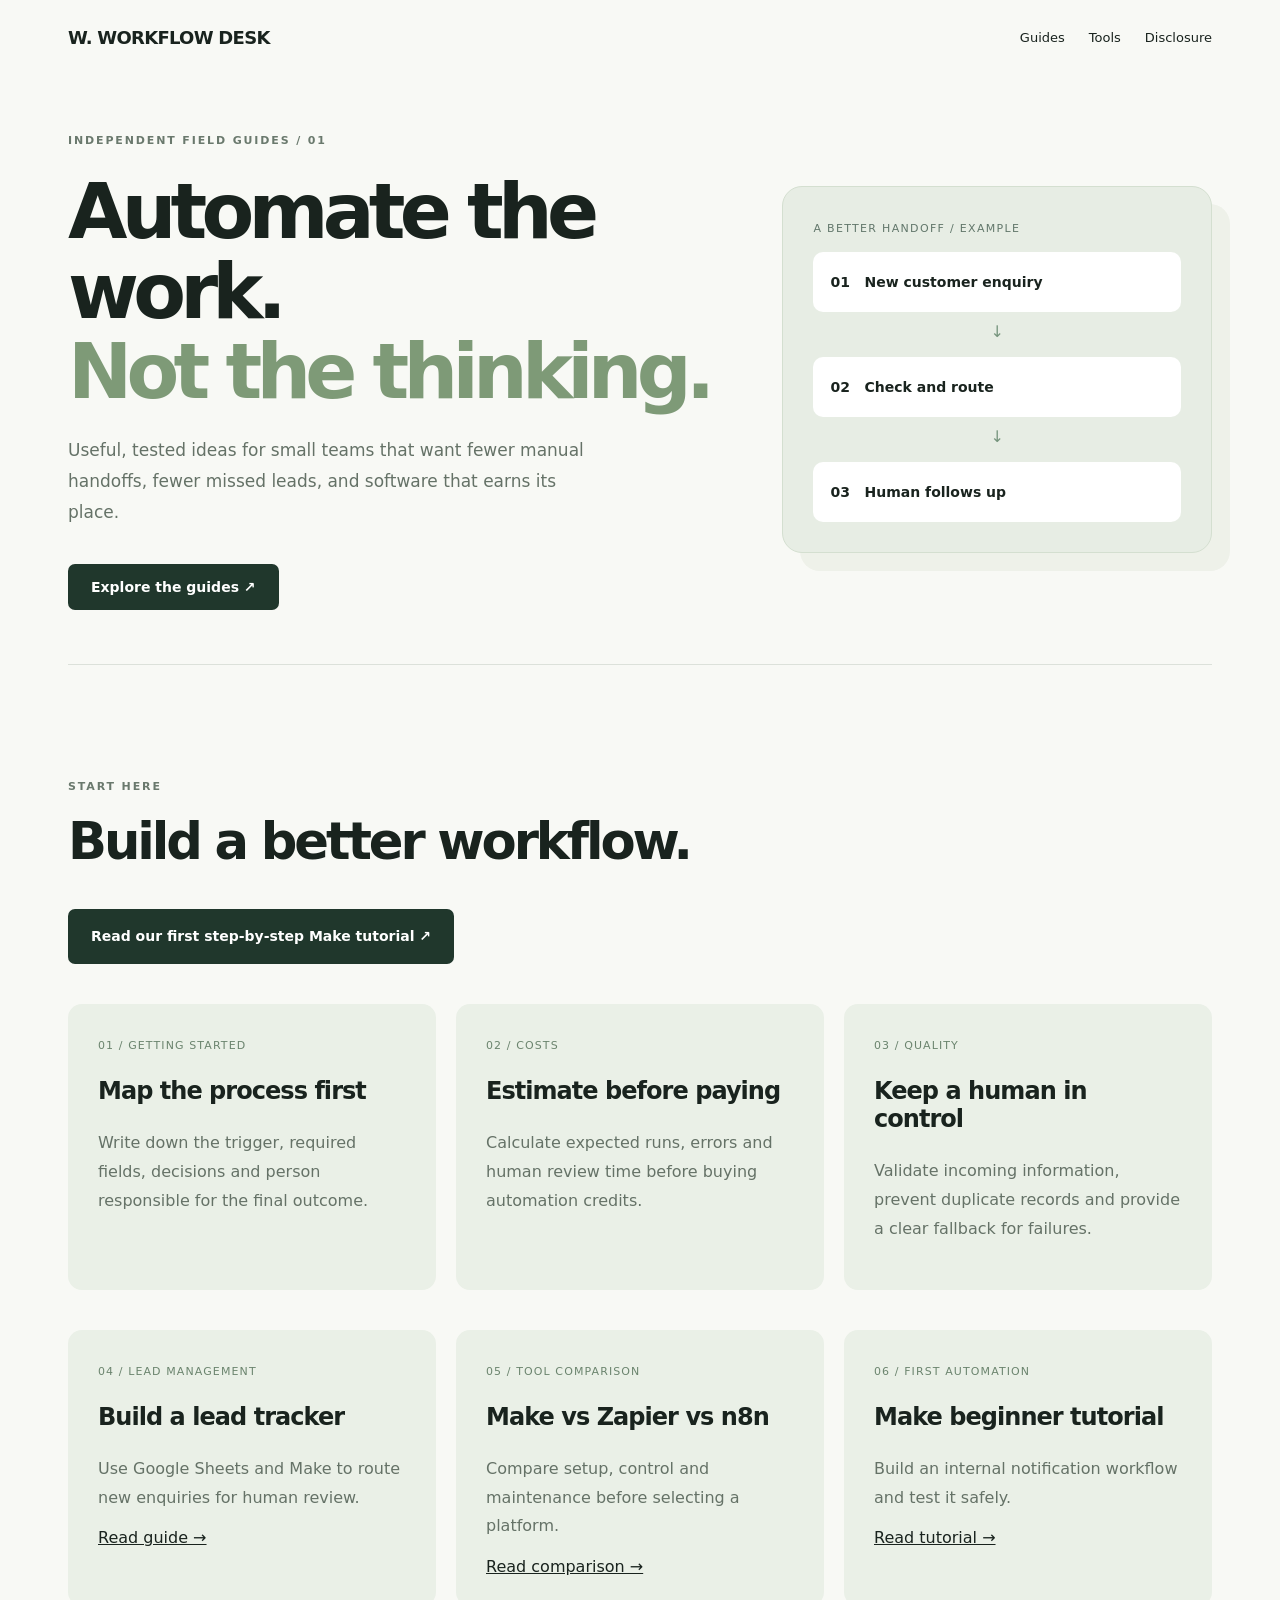
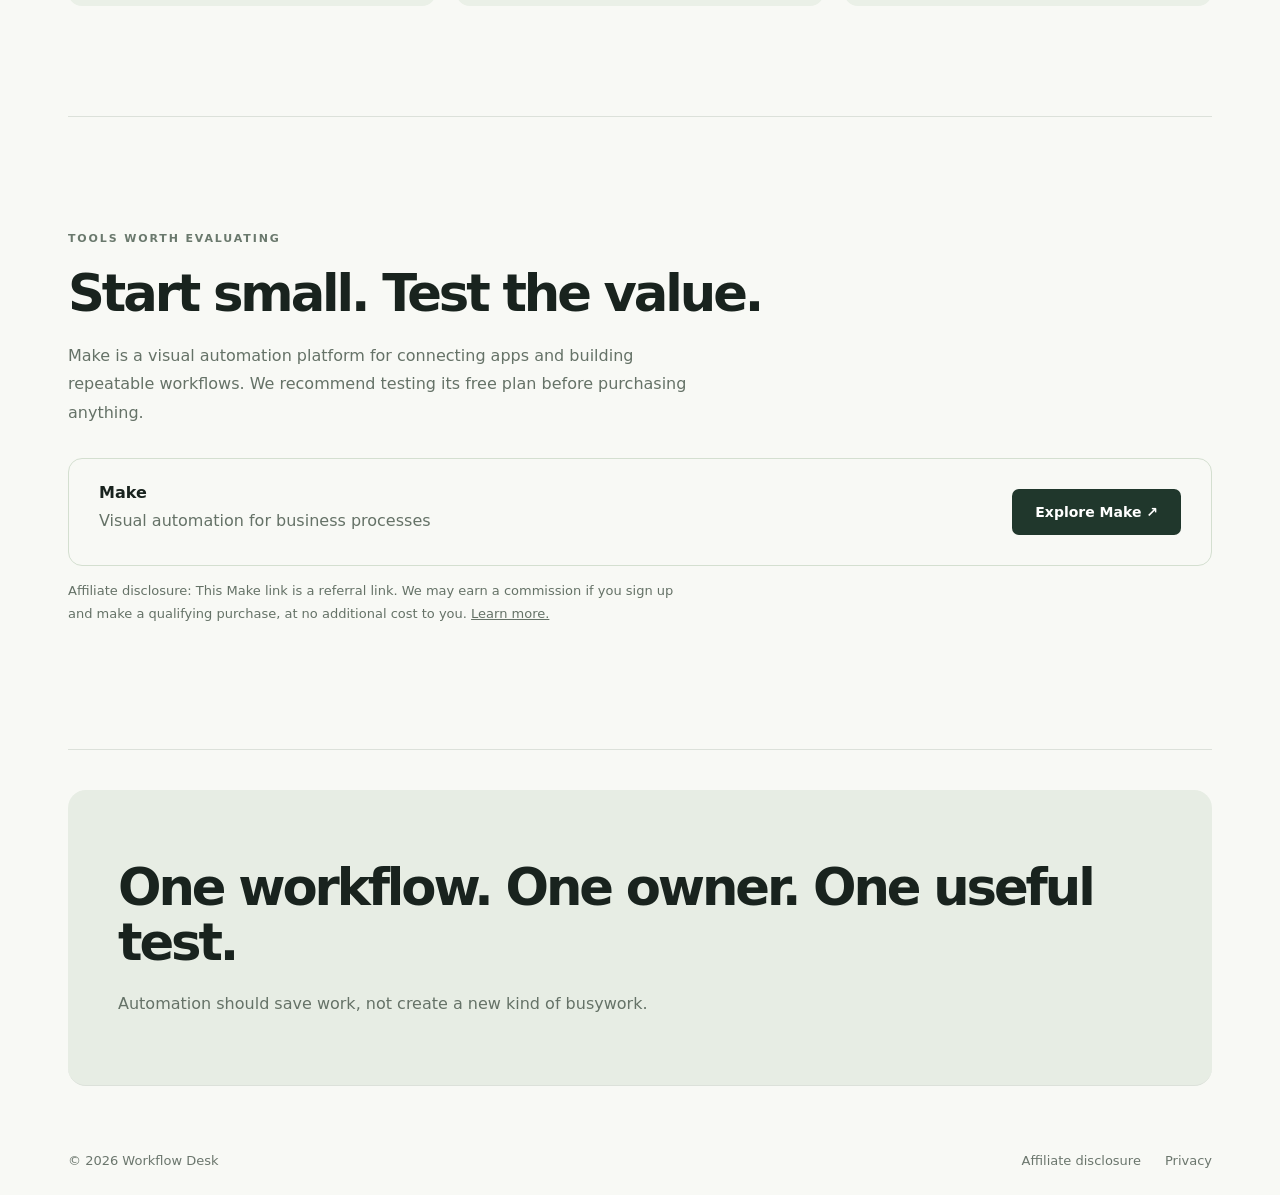
==== index.html @ 958ba784 "Add two new guides to homepage" ====
<!doctype html>
<html lang="en"><head><meta charset="utf-8"><meta name="viewport" content="width=device-width,initial-scale=1"><meta name="description" content="Independent practical guides to automating small-business work."><title>Workflow Desk — Automate the work, not the thinking</title><link rel="stylesheet" href="style.css"></head>
<body><header><a class="logo" href="/">W. WORKFLOW DESK</a><nav><a href="#guides">Guides</a><a href="#tools">Tools</a><a href="disclosure.html">Disclosure</a></nav></header>
<main><section class="hero"><div><span class="eyebrow">INDEPENDENT FIELD GUIDES / 01</span><h1>Automate the work.<br><em>Not the thinking.</em></h1><p>Useful, tested ideas for small teams that want fewer manual handoffs, fewer missed leads, and software that earns its place.</p><a class="button" href="#guides">Explore the guides ↗</a></div><div class="workflow"><small>A BETTER HANDOFF / EXAMPLE</small><div>01 &nbsp; New customer enquiry</div><span>↓</span><div>02 &nbsp; Check and route</div><span>↓</span><div>03 &nbsp; Human follows up</div></div></section>
<section id="guides"><span class="eyebrow">START HERE</span><h2>Build a better workflow.</h2><p><a class="button" href="guides/automate-small-business-with-make.html">Read our first step-by-step Make tutorial ↗</a></p><div class="cards"><article><small>01 / GETTING STARTED</small><h3>Map the process first</h3><p>Write down the trigger, required fields, decisions and person responsible for the final outcome.</p></article><article><small>02 / COSTS</small><h3>Estimate before paying</h3><p>Calculate expected runs, errors and human review time before buying automation credits.</p></article><article><small>03 / QUALITY</small><h3>Keep a human in control</h3><p>Validate incoming information, prevent duplicate records and provide a clear fallback for failures.</p></article></div><div class="cards"><article><small>04 / LEAD MANAGEMENT</small><h3>Build a lead tracker</h3><p>Use Google Sheets and Make to route new enquiries for human review.</p><a href="guides/google-sheets-lead-tracker.html">Read guide →</a></article><article><small>05 / TOOL COMPARISON</small><h3>Make vs Zapier vs n8n</h3><p>Compare setup, control and maintenance before selecting a platform.</p><a href="guides/make-vs-zapier-vs-n8n.html">Read comparison →</a></article><article><small>06 / FIRST AUTOMATION</small><h3>Make beginner tutorial</h3><p>Build an internal notification workflow and test it safely.</p><a href="guides/automate-small-business-with-make.html">Read tutorial →</a></article></div></section>
<section id="tools"><span class="eyebrow">TOOLS WORTH EVALUATING</span><h2>Start small. Test the value.</h2><p>Make is a visual automation platform for connecting apps and building repeatable workflows. We recommend testing its free plan before purchasing anything.</p><div class="tool"><div><strong>Make</strong><p>Visual automation for business processes</p></div><a class="button" href="https://www.make.com/en/register?pc=lenixeduardo" target="_blank" rel="sponsored noopener noreferrer">Explore Make ↗</a></div><p class="disclose">Affiliate disclosure: This Make link is a referral link. We may earn a commission if you sign up and make a qualifying purchase, at no additional cost to you. <a href="disclosure.html">Learn more.</a></p></section>
<section class="closing"><h2>One workflow. One owner. One useful test.</h2><p>Automation should save work, not create a new kind of busywork.</p></section></main><footer><span>© 2026 Workflow Desk</span><div><a href="disclosure.html">Affiliate disclosure</a><a href="privacy.html">Privacy</a></div></footer></body></html>
---- style.css ----
:root{font-family:Inter,ui-sans-serif,system-ui,-apple-system,BlinkMacSystemFont,"Segoe UI",sans-serif;color:#19231e;background:#f8f9f5}*{box-sizing:border-box}body{margin:0}a{color:inherit}header,footer{max-width:1200px;margin:auto;display:flex;justify-content:space-between;align-items:center;padding:27px 28px;gap:20px}.logo{font-weight:900;letter-spacing:-.04em;text-decoration:none;font-size:18px}nav,footer div{display:flex;gap:24px}nav a,footer a{text-decoration:none;font-size:13px}main{max-width:1200px;margin:auto;padding:0 28px}.hero{min-height:590px;display:grid;grid-template-columns:1.2fr .8fr;align-items:center;gap:70px;border-bottom:1px solid #dce1da}.eyebrow{color:#6a796d;font-size:11px;letter-spacing:.17em;font-weight:800}h1{font-size:clamp(48px,6vw,88px);letter-spacing:-.075em;line-height:1.04;margin:24px 0}h1 em{font-style:normal;color:#7e9a77}h2{font-size:clamp(34px,4vw,58px);line-height:1.08;letter-spacing:-.06em;margin:20px 0}h3{font-size:24px;letter-spacing:-.04em}p{color:#657267;line-height:1.8;max-width:620px}.hero p{font-size:17px;max-width:530px}.button{display:inline-block;background:#20372c;color:white;padding:15px 23px;border-radius:7px;text-decoration:none;font-size:14px;font-weight:700;margin-top:20px}.workflow{background:#e7ede4;border:1px solid #d4dfd0;border-radius:20px;padding:30px;box-shadow:18px 18px 0 #eef1e9}.workflow small{font-size:11px;letter-spacing:.12em;color:#62776b}.workflow div{background:white;padding:22px 17px;border-radius:10px;font-weight:700;font-size:14px;margin-top:16px}.workflow span{display:block;text-align:center;color:#76947d;margin-top:10px}section:not(.hero){padding:110px 0;border-bottom:1px solid #dce1da}.cards{display:grid;grid-template-columns:repeat(3,1fr);gap:20px;margin-top:40px}.cards article{background:#eaf0e7;padding:30px;border-radius:14px;min-height:270px}.cards small{font-size:11px;letter-spacing:.1em;color:#6b846e}.tool{display:flex;justify-content:space-between;align-items:center;gap:24px;padding:24px 30px;border:1px solid #d4dfd0;border-radius:14px;margin-top:30px}.tool p{margin:5px 0}.tool .button{margin:0}.disclose{font-size:13px}.closing{background:#e7ede4;margin:40px 0;padding:50px!important;border-radius:18px}footer{color:#6b766d;font-size:13px}@media(max-width:760px){header{align-items:flex-start;flex-direction:column}nav{flex-wrap:wrap}.hero{grid-template-columns:1fr;gap:35px;padding:75px 0}.workflow{margin-right:18px}.cards{grid-template-columns:1fr}section:not(.hero){padding:70px 0}.tool{align-items:flex-start;flex-direction:column}.closing{padding:30px!important}footer{align-items:flex-start;flex-direction:column}h1{font-size:clamp(45px,11vw,70px)}}
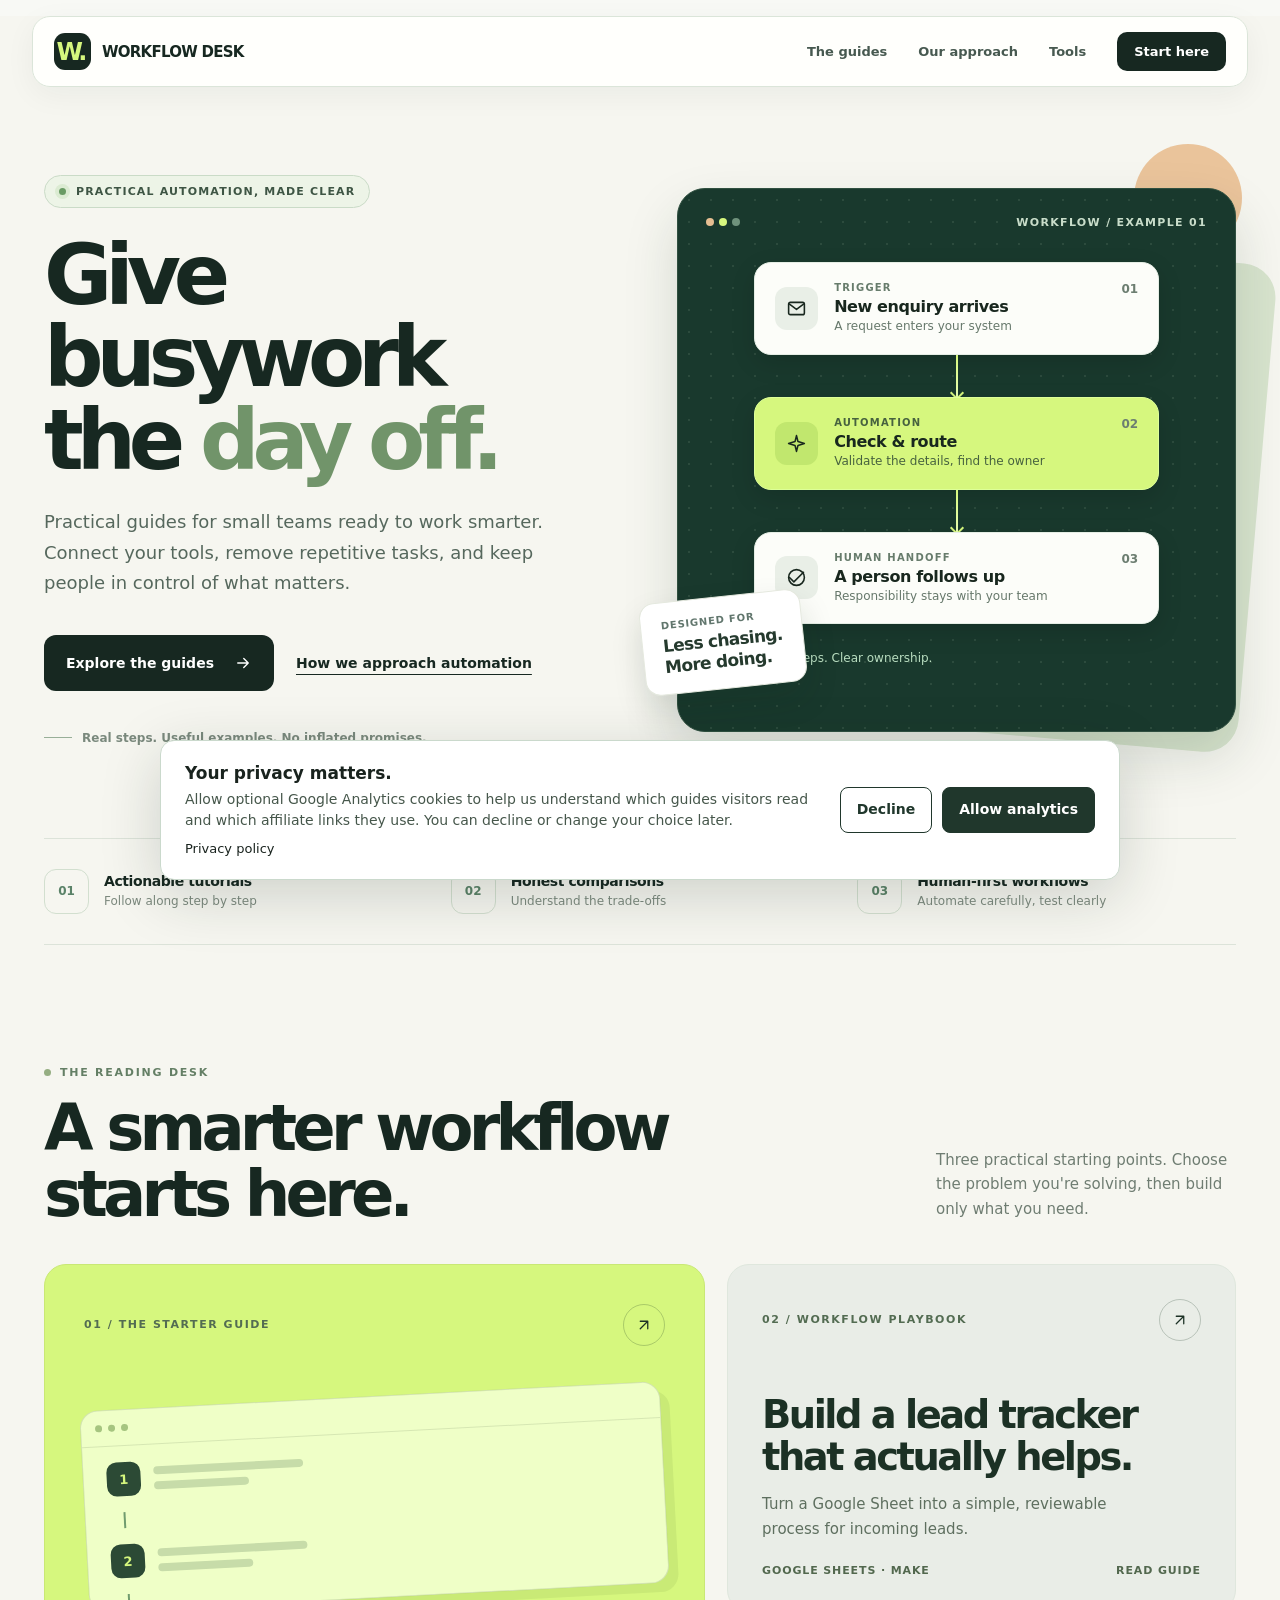
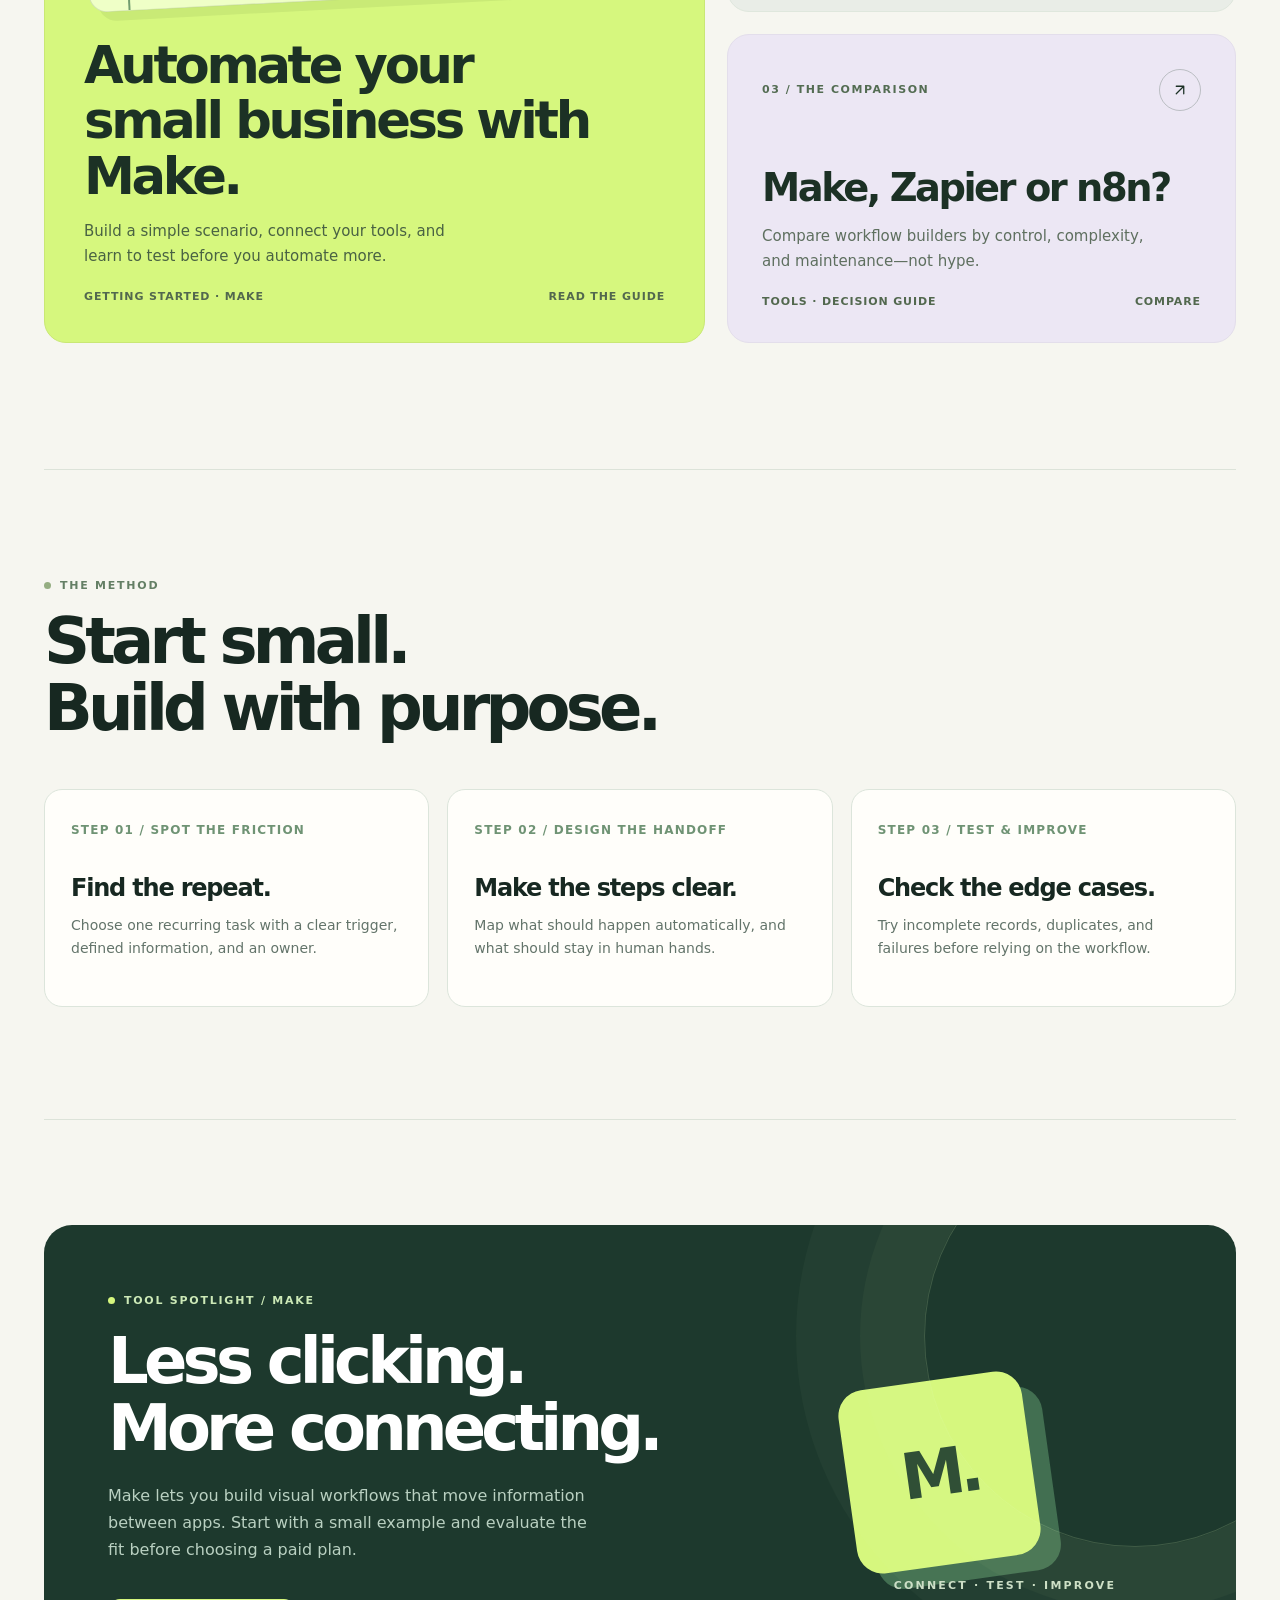
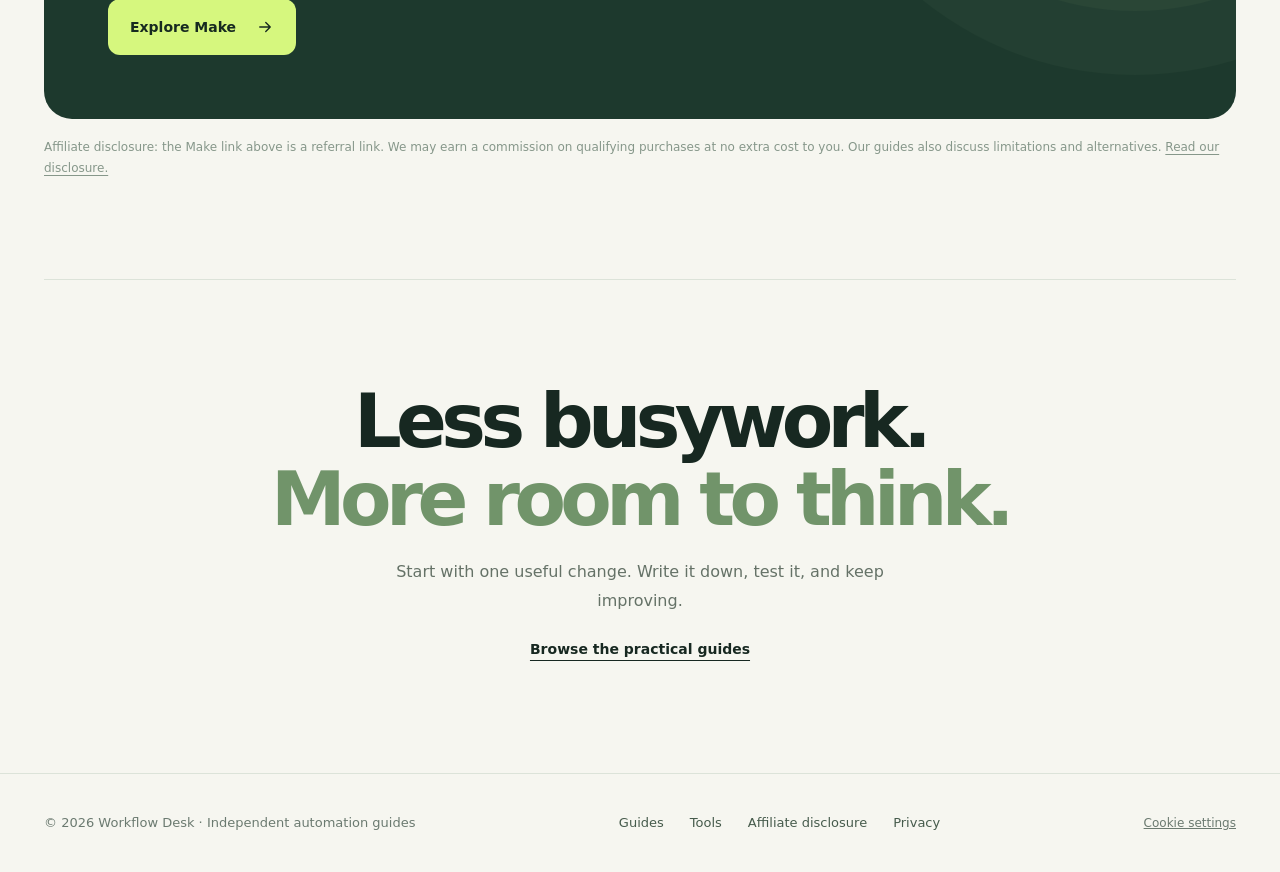
==== commit 7a7ab5d8: "Redesign Workflow Desk homepage with premium editorial layout and mobile-first visual storytelling" ====
--- a/index.html
+++ b/index.html
@@ -1,7 +1,56 @@
 <!doctype html>
-<html lang="en"><head><meta charset="utf-8"><meta name="viewport" content="width=device-width,initial-scale=1"><meta name="description" content="Independent practical guides to automating small-business work."><title>Workflow Desk — Automate the work, not the thinking</title><link rel="stylesheet" href="style.css"></head>
-<body><header><a class="logo" href="/">W. WORKFLOW DESK</a><nav><a href="#guides">Guides</a><a href="#tools">Tools</a><a href="disclosure.html">Disclosure</a></nav></header>
-<main><section class="hero"><div><span class="eyebrow">INDEPENDENT FIELD GUIDES / 01</span><h1>Automate the work.<br><em>Not the thinking.</em></h1><p>Useful, tested ideas for small teams that want fewer manual handoffs, fewer missed leads, and software that earns its place.</p><a class="button" href="#guides">Explore the guides ↗</a></div><div class="workflow"><small>A BETTER HANDOFF / EXAMPLE</small><div>01 &nbsp; New customer enquiry</div><span>↓</span><div>02 &nbsp; Check and route</div><span>↓</span><div>03 &nbsp; Human follows up</div></div></section>
-<section id="guides"><span class="eyebrow">START HERE</span><h2>Build a better workflow.</h2><p><a class="button" href="guides/automate-small-business-with-make.html">Read our first step-by-step Make tutorial ↗</a></p><div class="cards"><article><small>01 / GETTING STARTED</small><h3>Map the process first</h3><p>Write down the trigger, required fields, decisions and person responsible for the final outcome.</p></article><article><small>02 / COSTS</small><h3>Estimate before paying</h3><p>Calculate expected runs, errors and human review time before buying automation credits.</p></article><article><small>03 / QUALITY</small><h3>Keep a human in control</h3><p>Validate incoming information, prevent duplicate records and provide a clear fallback for failures.</p></article></div><div class="cards"><article><small>04 / LEAD MANAGEMENT</small><h3>Build a lead tracker</h3><p>Use Google Sheets and Make to route new enquiries for human review.</p><a href="guides/google-sheets-lead-tracker.html">Read guide →</a></article><article><small>05 / TOOL COMPARISON</small><h3>Make vs Zapier vs n8n</h3><p>Compare setup, control and maintenance before selecting a platform.</p><a href="guides/make-vs-zapier-vs-n8n.html">Read comparison →</a></article><article><small>06 / FIRST AUTOMATION</small><h3>Make beginner tutorial</h3><p>Build an internal notification workflow and test it safely.</p><a href="guides/automate-small-business-with-make.html">Read tutorial →</a></article></div></section>
-<section id="tools"><span class="eyebrow">TOOLS WORTH EVALUATING</span><h2>Start small. Test the value.</h2><p>Make is a visual automation platform for connecting apps and building repeatable workflows. We recommend testing its free plan before purchasing anything.</p><div class="tool"><div><strong>Make</strong><p>Visual automation for business processes</p></div><a class="button" href="https://www.make.com/en/register?pc=lenixeduardo" target="_blank" rel="sponsored noopener noreferrer">Explore Make ↗</a></div><p class="disclose">Affiliate disclosure: This Make link is a referral link. We may earn a commission if you sign up and make a qualifying purchase, at no additional cost to you. <a href="disclosure.html">Learn more.</a></p></section>
-<section class="closing"><h2>One workflow. One owner. One useful test.</h2><p>Automation should save work, not create a new kind of busywork.</p></section></main><footer><span>© 2026 Workflow Desk</span><div><a href="disclosure.html">Affiliate disclosure</a><a href="privacy.html">Privacy</a></div></footer></body></html>+<html lang="en"><head><meta charset="utf-8"><meta name="viewport" content="width=device-width,initial-scale=1"><title>Workflow Desk | Practical Small Business Automation Guides</title><link rel="stylesheet" href="style.css"><link rel="stylesheet" href="home.css"><meta name="description" content="Practical small business automation tutorials, workflow examples and independent comparisons of Make, Zapier and n8n."><link rel="canonical" href="https://workflow-desk.lenix-camargo.workers.dev/"><meta property="og:type" content="website"><meta property="og:title" content="Workflow Desk | Practical Small Business Automation Guides"><meta property="og:description" content="Practical small business automation tutorials, workflow examples and independent comparisons of Make, Zapier and n8n."><meta property="og:url" content="https://workflow-desk.lenix-camargo.workers.dev/"><meta name="twitter:card" content="summary"><meta name="twitter:title" content="Workflow Desk | Practical Small Business Automation Guides"><meta name="twitter:description" content="Practical small business automation tutorials, workflow examples and independent comparisons of Make, Zapier and n8n."><script type="application/ld+json">{"@context":"https://schema.org","@type":"WebSite","name":"Workflow Desk | Practical Small Business Automation Guides","description":"Practical small business automation tutorials, workflow examples and independent comparisons of Make, Zapier and n8n.","url":"https://workflow-desk.lenix-camargo.workers.dev/","inLanguage":"en-US","isPartOf":{"@type":"WebSite","name":"Workflow Desk","url":"https://workflow-desk.lenix-camargo.workers.dev/"}}</script></head>
+<body class="wd-home">
+<header><a class="brand" href="/" aria-label="Workflow Desk home"><span class="brand-mark" aria-hidden="true">W.</span><span>WORKFLOW DESK</span></a><nav aria-label="Main navigation"><a href="#guides">The guides</a><a href="#how-it-works">Our approach</a><a href="#tools">Tools</a><a class="nav-cta" href="#guides">Start here</a></nav></header>
+<main>
+<section class="hero home-hero" aria-labelledby="home-heading">
+  <div class="hero-copy">
+    <div class="pill"><span class="pill-dot" aria-hidden="true"></span> PRACTICAL AUTOMATION, MADE CLEAR</div>
+    <h1 id="home-heading">Give busywork<br>the <em>day off.</em></h1>
+    <p class="hero-lead">Practical guides for small teams ready to work smarter. Connect your tools, remove repetitive tasks, and keep people in control of what matters.</p>
+    <div class="hero-actions"><a class="primary-action" href="#guides">Explore the guides <svg aria-hidden="true" viewBox="0 0 24 24" fill="none" stroke="currentColor" stroke-width="1.8" stroke-linecap="round" stroke-linejoin="round"><path d="M5 12h14m-6-6 6 6-6 6"/></svg></a><a class="secondary-action" href="#how-it-works">How we approach automation</a></div>
+    <div class="hero-footnote"><span class="tiny-line" aria-hidden="true"></span> Real steps. Useful examples. No inflated promises.</div>
+  </div>
+  <div class="scene" aria-label="Illustrative example of an automated customer enquiry workflow">
+    <div class="scenario">
+      <div class="scenario-head"><div class="window-controls" aria-hidden="true"><i></i><i></i><i></i></div><span>WORKFLOW / EXAMPLE 01</span></div>
+      <div class="flow-stack">
+        <div class="flow-card"><span class="flow-icon"><svg viewBox="0 0 24 24" aria-hidden="true"><rect x="3" y="5" width="18" height="14" rx="2"/><path d="m4 7 8 6 8-6"/></svg></span><div class="flow-text"><small>TRIGGER</small><strong>New enquiry arrives</strong><p>A request enters your system</p></div><span class="flow-number">01</span></div>
+        <div class="flow-link" aria-hidden="true"></div>
+        <div class="flow-card focus"><span class="flow-icon"><svg viewBox="0 0 24 24" aria-hidden="true"><path d="m12 3-1.7 6.8L3 12l7.3 2.2L12 21l1.7-6.8L21 12l-7.3-2.2z"/></svg></span><div class="flow-text"><small>AUTOMATION</small><strong>Check &amp; route</strong><p>Validate the details, find the owner</p></div><span class="flow-number">02</span></div>
+        <div class="flow-link" aria-hidden="true"></div>
+        <div class="flow-card"><span class="flow-icon"><svg viewBox="0 0 24 24" aria-hidden="true"><path d="M20 6 9 17l-5-5"/><circle cx="12" cy="12" r="9"/></svg></span><div class="flow-text"><small>HUMAN HANDOFF</small><strong>A person follows up</strong><p>Responsibility stays with your team</p></div><span class="flow-number">03</span></div>
+      </div>
+      <div class="scene-status">Connected steps. Clear ownership.</div>
+    </div>
+    <div class="scene-corner"><small>DESIGNED FOR</small><strong>Less chasing.<br>More doing.</strong></div>
+  </div>
+</section>
+<div class="value-rail" aria-label="Our editorial priorities">
+ <div class="rail-item"><span class="rail-no">01</span><div><strong>Actionable tutorials</strong><small>Follow along step by step</small></div></div>
+ <div class="rail-item"><span class="rail-no">02</span><div><strong>Honest comparisons</strong><small>Understand the trade-offs</small></div></div>
+ <div class="rail-item"><span class="rail-no">03</span><div><strong>Human-first workflows</strong><small>Automate carefully, test clearly</small></div></div>
+</div>
+<section class="guide-section" id="guides" aria-labelledby="guides-heading">
+ <div class="section-head"><div><span class="kicker">THE READING DESK</span><h2 id="guides-heading">A smarter workflow<br>starts here.</h2></div><p>Three practical starting points. Choose the problem you're solving, then build only what you need.</p></div>
+ <div class="guide-grid">
+  <a class="guide-card large" href="guides/automate-small-business-with-make.html"><div class="guide-top"><span class="guide-code">01 / THE STARTER GUIDE</span><span class="guide-open"><svg aria-hidden="true" viewBox="0 0 24 24" fill="none" stroke="currentColor" stroke-width="1.7" stroke-linecap="round" stroke-linejoin="round"><path d="M7 17 17 7M7 7h10v10"/></svg></span></div>
+  <div class="guide-art" aria-hidden="true"><div class="art-head"><i></i><i></i><i></i></div><div class="art-row"><span class="art-chip">1</span><span class="art-lines"><i></i><i></i></span></div><div class="art-connector"></div><div class="art-row"><span class="art-chip">2</span><span class="art-lines"><i></i><i></i></span></div><div class="art-connector"></div><div class="art-row"><span class="art-chip">3</span><span class="art-lines"><i></i><i></i></span></div></div>
+  <div><h3>Automate your small business with Make.</h3><p>Build a simple scenario, connect your tools, and learn to test before you automate more.</p><div class="guide-foot"><span>GETTING STARTED · MAKE</span><span>READ THE GUIDE</span></div></div></a>
+  <a class="guide-card sheet" href="guides/google-sheets-lead-tracker.html"><div class="guide-top"><span class="guide-code">02 / WORKFLOW PLAYBOOK</span><span class="guide-open"><svg aria-hidden="true" viewBox="0 0 24 24" fill="none" stroke="currentColor" stroke-width="1.7" stroke-linecap="round" stroke-linejoin="round"><path d="M7 17 17 7M7 7h10v10"/></svg></span></div><div><h3>Build a lead tracker that actually helps.</h3><p>Turn a Google Sheet into a simple, reviewable process for incoming leads.</p><div class="guide-foot"><span>GOOGLE SHEETS · MAKE</span><span>READ GUIDE</span></div></div></a>
+  <a class="guide-card compare" href="guides/make-vs-zapier-vs-n8n.html"><div class="guide-top"><span class="guide-code">03 / THE COMPARISON</span><span class="guide-open"><svg aria-hidden="true" viewBox="0 0 24 24" fill="none" stroke="currentColor" stroke-width="1.7" stroke-linecap="round" stroke-linejoin="round"><path d="M7 17 17 7M7 7h10v10"/></svg></span></div><div><h3>Make, Zapier or n8n?</h3><p>Compare workflow builders by control, complexity, and maintenance—not hype.</p><div class="guide-foot"><span>TOOLS · DECISION GUIDE</span><span>COMPARE</span></div></div></a>
+ </div>
+</section>
+<section class="process-section" id="how-it-works" aria-labelledby="approach-heading">
+ <span class="kicker">THE METHOD</span><h2 id="approach-heading">Start small.<br>Build with purpose.</h2>
+ <div class="process-grid"><div class="process-item"><span class="step">STEP 01 / SPOT THE FRICTION</span><h3>Find the repeat.</h3><p>Choose one recurring task with a clear trigger, defined information, and an owner.</p></div><div class="process-item"><span class="step">STEP 02 / DESIGN THE HANDOFF</span><h3>Make the steps clear.</h3><p>Map what should happen automatically, and what should stay in human hands.</p></div><div class="process-item"><span class="step">STEP 03 / TEST &amp; IMPROVE</span><h3>Check the edge cases.</h3><p>Try incomplete records, duplicates, and failures before relying on the workflow.</p></div></div>
+</section>
+<section class="tools-section" id="tools" aria-labelledby="tools-heading">
+ <div class="make-panel"><div><span class="kicker">TOOL SPOTLIGHT / MAKE</span><h2 id="tools-heading">Less clicking.<br>More connecting.</h2><p>Make lets you build visual workflows that move information between apps. Start with a small example and evaluate the fit before choosing a paid plan.</p><a class="primary-action" href="https://www.make.com/en/register?pc=lenixeduardo" target="_blank" rel="sponsored noopener noreferrer">Explore Make <svg aria-hidden="true" viewBox="0 0 24 24" fill="none" stroke="currentColor" stroke-width="1.8" stroke-linecap="round" stroke-linejoin="round"><path d="M5 12h14m-6-6 6 6-6 6"/></svg></a></div><div class="make-visual" aria-hidden="true"><span>M.</span></div></div>
+ <p class="disclosure-note">Affiliate disclosure: the Make link above is a referral link. We may earn a commission on qualifying purchases at no extra cost to you. Our guides also discuss limitations and alternatives. <a href="disclosure.html">Read our disclosure.</a></p>
+</section>
+<section class="last-word"><h2>Less busywork.<br><span>More room to think.</span></h2><p>Start with one useful change. Write it down, test it, and keep improving.</p><a class="secondary-action" href="#guides">Browse the practical guides</a></section>
+</main>
+<footer><span>© 2026 Workflow Desk · Independent automation guides</span><div><a href="#guides">Guides</a><a href="#tools">Tools</a><a href="disclosure.html">Affiliate disclosure</a><a href="privacy.html">Privacy</a></div></footer>
+<script src="analytics-config.js"></script><script src="affiliate-tracking.js"></script>
+</body></body></html>
--- a/style.css
+++ b/style.css
@@ -1 +1,10 @@
-:root{font-family:Inter,ui-sans-serif,system-ui,-apple-system,BlinkMacSystemFont,"Segoe UI",sans-serif;color:#19231e;background:#f8f9f5}*{box-sizing:border-box}body{margin:0}a{color:inherit}header,footer{max-width:1200px;margin:auto;display:flex;justify-content:space-between;align-items:center;padding:27px 28px;gap:20px}.logo{font-weight:900;letter-spacing:-.04em;text-decoration:none;font-size:18px}nav,footer div{display:flex;gap:24px}nav a,footer a{text-decoration:none;font-size:13px}main{max-width:1200px;margin:auto;padding:0 28px}.hero{min-height:590px;display:grid;grid-template-columns:1.2fr .8fr;align-items:center;gap:70px;border-bottom:1px solid #dce1da}.eyebrow{color:#6a796d;font-size:11px;letter-spacing:.17em;font-weight:800}h1{font-size:clamp(48px,6vw,88px);letter-spacing:-.075em;line-height:1.04;margin:24px 0}h1 em{font-style:normal;color:#7e9a77}h2{font-size:clamp(34px,4vw,58px);line-height:1.08;letter-spacing:-.06em;margin:20px 0}h3{font-size:24px;letter-spacing:-.04em}p{color:#657267;line-height:1.8;max-width:620px}.hero p{font-size:17px;max-width:530px}.button{display:inline-block;background:#20372c;color:white;padding:15px 23px;border-radius:7px;text-decoration:none;font-size:14px;font-weight:700;margin-top:20px}.workflow{background:#e7ede4;border:1px solid #d4dfd0;border-radius:20px;padding:30px;box-shadow:18px 18px 0 #eef1e9}.workflow small{font-size:11px;letter-spacing:.12em;color:#62776b}.workflow div{background:white;padding:22px 17px;border-radius:10px;font-weight:700;font-size:14px;margin-top:16px}.workflow span{display:block;text-align:center;color:#76947d;margin-top:10px}section:not(.hero){padding:110px 0;border-bottom:1px solid #dce1da}.cards{display:grid;grid-template-columns:repeat(3,1fr);gap:20px;margin-top:40px}.cards article{background:#eaf0e7;padding:30px;border-radius:14px;min-height:270px}.cards small{font-size:11px;letter-spacing:.1em;color:#6b846e}.tool{display:flex;justify-content:space-between;align-items:center;gap:24px;padding:24px 30px;border:1px solid #d4dfd0;border-radius:14px;margin-top:30px}.tool p{margin:5px 0}.tool .button{margin:0}.disclose{font-size:13px}.closing{background:#e7ede4;margin:40px 0;padding:50px!important;border-radius:18px}footer{color:#6b766d;font-size:13px}@media(max-width:760px){header{align-items:flex-start;flex-direction:column}nav{flex-wrap:wrap}.hero{grid-template-columns:1fr;gap:35px;padding:75px 0}.workflow{margin-right:18px}.cards{grid-template-columns:1fr}section:not(.hero){padding:70px 0}.tool{align-items:flex-start;flex-direction:column}.closing{padding:30px!important}footer{align-items:flex-start;flex-direction:column}h1{font-size:clamp(45px,11vw,70px)}}+:root{font-family:Inter,ui-sans-serif,system-ui,-apple-system,BlinkMacSystemFont,"Segoe UI",sans-serif;color:#19231e;background:#f8f9f5}*{box-sizing:border-box}body{margin:0}a{color:inherit}header,footer{max-width:1200px;margin:auto;display:flex;justify-content:space-between;align-items:center;padding:27px 28px;gap:20px}.logo{font-weight:900;letter-spacing:-.04em;text-decoration:none;font-size:18px}nav,footer div{display:flex;gap:24px}nav a,footer a{text-decoration:none;font-size:13px}main{max-width:1200px;margin:auto;padding:0 28px}.hero{min-height:590px;display:grid;grid-template-columns:1.2fr .8fr;align-items:center;gap:70px;border-bottom:1px solid #dce1da}.eyebrow{color:#6a796d;font-size:11px;letter-spacing:.17em;font-weight:800}h1{font-size:clamp(48px,6vw,88px);letter-spacing:-.075em;line-height:1.04;margin:24px 0}h1 em{font-style:normal;color:#7e9a77}h2{font-size:clamp(34px,4vw,58px);line-height:1.08;letter-spacing:-.06em;margin:20px 0}h3{font-size:24px;letter-spacing:-.04em}p{color:#657267;line-height:1.8;max-width:620px}.hero p{font-size:17px;max-width:530px}.button{display:inline-block;background:#20372c;color:white;padding:15px 23px;border-radius:7px;text-decoration:none;font-size:14px;font-weight:700;margin-top:20px}.workflow{background:#e7ede4;border:1px solid #d4dfd0;border-radius:20px;padding:30px;box-shadow:18px 18px 0 #eef1e9}.workflow small{font-size:11px;letter-spacing:.12em;color:#62776b}.workflow div{background:white;padding:22px 17px;border-radius:10px;font-weight:700;font-size:14px;margin-top:16px}.workflow span{display:block;text-align:center;color:#76947d;margin-top:10px}section:not(.hero){padding:110px 0;border-bottom:1px solid #dce1da}.cards{display:grid;grid-template-columns:repeat(3,1fr);gap:20px;margin-top:40px}.cards article{background:#eaf0e7;padding:30px;border-radius:14px;min-height:270px}.cards small{font-size:11px;letter-spacing:.1em;color:#6b846e}.tool{display:flex;justify-content:space-between;align-items:center;gap:24px;padding:24px 30px;border:1px solid #d4dfd0;border-radius:14px;margin-top:30px}.tool p{margin:5px 0}.tool .button{margin:0}.disclose{font-size:13px}.closing{background:#e7ede4;margin:40px 0;padding:50px!important;border-radius:18px}footer{color:#6b766d;font-size:13px}@media(max-width:760px){header{align-items:flex-start;flex-direction:column}nav{flex-wrap:wrap}.hero{grid-template-columns:1fr;gap:35px;padding:75px 0}.workflow{margin-right:18px}.cards{grid-template-columns:1fr}section:not(.hero){padding:70px 0}.tool{align-items:flex-start;flex-direction:column}.closing{padding:30px!important}footer{align-items:flex-start;flex-direction:column}h1{font-size:clamp(45px,11vw,70px)}}
+/* Mobile reading and touch ergonomics */
+html{scroll-behavior:smooth}body{overflow-wrap:break-word}a:focus-visible,button:focus-visible{outline:3px solid #688e72;outline-offset:4px}main{min-width:0}img,video,svg{max-width:100%;height:auto}.article{width:100%;min-width:0}.article h1,.article h2,.article h3{overflow-wrap:anywhere}.article p,.article li{overflow-wrap:break-word}.article .sample{max-width:100%;overflow-x:auto;-webkit-overflow-scrolling:touch}.article table{width:100%}.article .button{max-width:100%;text-align:center;white-space:normal}a{touch-action:manipulation}@media(max-width:760px){header,footer{padding-left:20px;padding-right:20px}main{padding-left:20px;padding-right:20px}.article{padding:48px 0 70px!important}.article h1{font-size:clamp(36px,10vw,52px)!important;line-height:1.08}.article h2{font-size:clamp(25px,7vw,34px)!important;line-height:1.2}.article p,.article li{font-size:16px;line-height:1.75}.article .note{padding:18px}.article .sample table{min-width:520px}.article .button{display:block;width:100%}nav{gap:16px}nav a{padding:6px 0}}@media(prefers-reduced-motion:reduce){html{scroll-behavior:auto}}
+
+/* Responsive analytics consent controls */
+.wd-privacy-banner{position:fixed;left:20px;right:20px;bottom:20px;z-index:9999;max-width:960px;margin:0 auto;display:flex;align-items:center;justify-content:space-between;gap:28px;padding:22px 24px;background:#fff;color:#19231e;border:1px solid #cad9cc;border-radius:14px;box-shadow:0 15px 60px rgba(24,40,29,.18)}
+.wd-privacy-copy{flex:1;min-width:0}.wd-privacy-copy strong{font-size:17px}.wd-privacy-copy p{font-size:14px;line-height:1.55;max-width:630px;margin:6px 0;color:#46574b}.wd-privacy-copy a{font-size:13px;text-underline-offset:3px}
+.wd-privacy-actions{display:flex;align-items:center;gap:10px;flex-shrink:0}.wd-privacy-btn{cursor:pointer;min-height:46px;border:1px solid #20372c;border-radius:8px;padding:10px 16px;font-family:inherit;font-size:14px;font-weight:600;line-height:1.2}.wd-privacy-accept{background:#20372c;color:#fff}.wd-privacy-decline{background:#fff;color:#20372c}.wd-privacy-btn:focus-visible,.wd-privacy-settings:focus-visible{outline:3px solid #6e9b78;outline-offset:3px}
+.wd-privacy-settings{font-family:inherit;font-size:12px;color:inherit;border:0;background:transparent;text-decoration:underline;cursor:pointer;padding:8px 0;white-space:nowrap}
+@media(max-width:700px){.wd-privacy-banner{left:12px;right:12px;bottom:12px;display:block;padding:18px;max-height:80dvh;overflow-y:auto}.wd-privacy-actions{margin-top:16px;display:grid;grid-template-columns:1fr 1fr}.wd-privacy-btn{width:100%;padding:12px 10px}.wd-privacy-copy p{font-size:13px}footer{flex-wrap:wrap}}
--- a/home.css
+++ b/home.css
@@ -0,0 +1,128 @@
+
+/* Workflow Desk editorial redesign — homepage only */
+body.wd-home{--ink:#172821;--soft:#5f6a63;--acid:#d6f77e;--cream:#f6f6f0;--line:#dce3d9;background:var(--cream);color:var(--ink);font-family:Inter,ui-sans-serif,system-ui,-apple-system,"Segoe UI",sans-serif}
+.wd-home a{text-decoration:none}
+.wd-home main{max-width:1320px;padding:0 44px}
+.wd-home header{position:sticky;top:14px;z-index:100;max-width:1260px;width:calc(100% - 64px);margin:16px auto 0;padding:15px 21px;border:1px solid #dbe5d9;border-radius:18px;background:rgba(255,255,252,.96);box-shadow:0 8px 30px rgba(27,48,30,.05);gap:20px}
+.wd-home .brand{display:inline-flex;align-items:center;gap:11px;text-decoration:none;white-space:nowrap;font-size:15px;font-weight:850;letter-spacing:-.05em;color:var(--ink)}
+.wd-home .brand-mark{display:grid;place-items:center;width:37px;height:37px;border-radius:11px;background:var(--ink);color:var(--acid);font-weight:900;font-size:24px;letter-spacing:-.12em;padding-right:4px}
+.wd-home nav{display:flex;align-items:center;gap:31px}
+.wd-home nav a{color:#475950;font-size:13px;font-weight:650;transition:color .2s}
+.wd-home nav a:hover{color:#111}
+.wd-home .nav-cta{background:var(--ink);color:#fff;padding:12px 17px;border-radius:10px}
+.wd-home .nav-cta:hover{color:var(--acid)}
+.wd-home .home-hero{display:grid;grid-template-columns:1.03fr .97fr;align-items:center;gap:40px;min-height:690px;padding:88px 0 93px;border-bottom:1px solid var(--line)}
+.wd-home .hero-copy{position:relative;z-index:1}
+.wd-home .pill{display:inline-flex;align-items:center;gap:10px;padding:9px 14px;border:1px solid #cadbc7;border-radius:40px;font-size:11px;font-weight:800;color:#3e5544;letter-spacing:.105em;background:#edf4e7}
+.wd-home .pill-dot{width:7px;height:7px;border-radius:50%;background:#699b64;box-shadow:0 0 0 4px #dbebd2}
+.wd-home h1{font-size:clamp(60px,6.5vw,104px);line-height:.99;letter-spacing:-.085em;margin:27px 0 25px;font-weight:850;max-width:720px}
+.wd-home h1 em{font-style:normal;color:#71946a;white-space:nowrap}
+.wd-home .hero-lead{max-width:520px;color:#56685d;font-size:18px;line-height:1.7;margin:0}
+.wd-home .hero-actions{display:flex;flex-wrap:wrap;align-items:center;gap:22px;margin-top:36px}
+.wd-home .primary-action{display:inline-flex;align-items:center;justify-content:center;gap:20px;min-height:56px;padding:17px 22px;border-radius:12px;background:#172821;color:#fff;font-size:14px;font-weight:750;transition:transform .2s,box-shadow .2s,background .2s}
+.wd-home .primary-action svg{height:18px;width:18px}
+.wd-home .primary-action:hover{transform:translateY(-2px);box-shadow:0 10px 24px rgba(12,43,25,.16);background:#2a4637}
+.wd-home .secondary-action{font-size:14px;font-weight:750;text-decoration:underline;text-underline-offset:6px}
+.wd-home .hero-footnote{margin-top:40px;display:flex;align-items:center;gap:10px;color:#7a897d;font-size:12px;font-weight:600}
+.wd-home .hero-footnote .tiny-line{width:28px;height:1px;background:#98af98}
+.wd-home .scene{position:relative;min-width:0;isolation:isolate}
+.wd-home .scene:before{content:"";position:absolute;inset:10% -4% 0 7%;background:#d8e4ce;border-radius:34px;transform:rotate(5deg);z-index:-1}
+.wd-home .scene:after{content:"";position:absolute;right:-1%;top:-8%;width:108px;height:108px;border-radius:50%;background:#eac49b;filter:blur(0);z-index:-2}
+.wd-home .scenario{position:relative;min-height:544px;background:#19392d;border:1px solid #305040;border-radius:28px;box-shadow:0 25px 54px rgba(24,54,36,.15);padding:27px 28px 27px;overflow:hidden;color:#fff}
+.wd-home .scenario:before{content:"";position:absolute;inset:0;background-image:radial-gradient(rgba(219,242,205,.14) 1px,transparent 1px);background-size:22px 22px;opacity:.7;pointer-events:none}
+.wd-home .scenario-head{position:relative;display:flex;align-items:center;justify-content:space-between;gap:12px;margin-bottom:33px;color:#c9ddca;font-size:11px;font-weight:750;letter-spacing:.12em}
+.wd-home .window-controls{display:flex;gap:5px}
+.wd-home .window-controls i{display:block;height:8px;width:8px;background:#6f927c;border-radius:50%}
+.wd-home .window-controls i:first-child{background:#e6be92}
+.wd-home .window-controls i:nth-child(2){background:#d6f77e}
+.wd-home .scenario-head span{margin-left:auto}
+.wd-home .flow-stack{position:relative;width:min(100%,405px);margin:0 auto}
+.wd-home .flow-card{position:relative;display:flex;align-items:center;gap:16px;padding:19px 20px;background:#fcfdf9;border:1px solid #e5eee5;border-radius:17px;color:#18271e;box-shadow:0 8px 24px rgba(0,0,0,.13);transition:transform .28s,box-shadow .28s}
+.wd-home .flow-card:hover{transform:translateY(-3px);box-shadow:0 13px 28px rgba(0,0,0,.2)}
+.wd-home .flow-card.focus{background:var(--acid);border-color:#ddff98}
+.wd-home .flow-icon{flex:none;display:grid;place-items:center;width:43px;height:43px;border-radius:12px;background:#e9efe7}
+.wd-home .flow-card.focus .flow-icon{background:#c1e76e}
+.wd-home .flow-icon svg{width:21px;height:21px;stroke:currentColor;stroke-width:1.8;fill:none;stroke-linecap:round;stroke-linejoin:round}
+.wd-home .flow-text{min-width:0}
+.wd-home .flow-text small{display:block;color:#677c6c;font-size:10px;letter-spacing:.12em;font-weight:850;margin-bottom:4px}
+.wd-home .flow-text strong{font-size:16px;letter-spacing:-.025em}
+.wd-home .flow-text p{margin:2px 0 0;font-size:12px;line-height:1.4;color:#66786b}
+.wd-home .flow-card.focus .flow-text small,.wd-home .flow-card.focus .flow-text p{color:#47623f}
+.wd-home .flow-number{font-size:12px;font-weight:850;color:#6c7e71;margin-left:auto;align-self:flex-start}
+.wd-home .flow-link{height:42px;width:2px;background:linear-gradient(#d6f77e,#e8ffb2);margin:auto;position:relative}
+.wd-home .flow-link:after{content:"";position:absolute;bottom:-1px;left:-4px;width:8px;height:8px;border-right:2px solid #d6f77e;border-bottom:2px solid #d6f77e;transform:rotate(45deg)}
+.wd-home .scene-status{display:flex;align-items:center;gap:9px;margin-top:27px;color:#b9ddc0;font-size:12px}
+.wd-home .scene-status:before{content:"";width:8px;height:8px;border-radius:50%;background:#d6f77e}
+.wd-home .scene-corner{position:absolute;left:-35px;bottom:42px;background:#fff;border:1px solid #e5e9df;padding:17px 20px;border-radius:15px;box-shadow:0 16px 32px rgba(13,37,27,.13);transform:rotate(-6deg);max-width:185px}
+.wd-home .scene-corner small{display:block;color:#61766d;font-size:10px;letter-spacing:.08em;font-weight:800}
+.wd-home .scene-corner strong{display:block;margin-top:5px;color:#253a2e;line-height:1.22;font-size:17px;letter-spacing:-.04em}
+.wd-home .value-rail{display:grid;grid-template-columns:repeat(3,1fr);gap:28px;padding:30px 0;border-bottom:1px solid var(--line)}
+.wd-home .rail-item{display:flex;align-items:center;gap:15px}
+.wd-home .rail-no{width:45px;height:45px;border:1px solid #d2dfcf;border-radius:12px;display:grid;place-items:center;font-size:12px;color:#5a8268;font-weight:800;flex:none}
+.wd-home .rail-item strong{display:block;font-size:14px;letter-spacing:-.03em}
+.wd-home .rail-item small{display:block;color:#7c897e;font-size:12px;line-height:1.5;margin-top:3px}
+.wd-home main>section:not(.hero){border-bottom:1px solid var(--line)}
+.wd-home .guide-section{padding:116px 0 126px!important}
+.wd-home .section-head{display:flex;justify-content:space-between;align-items:end;gap:25px;margin-bottom:36px}
+.wd-home .kicker{display:inline-flex;align-items:center;gap:9px;color:#647f65;font-weight:800;letter-spacing:.16em;font-size:11px}
+.wd-home .kicker:before{content:"";height:7px;width:7px;border-radius:50%;background:#95ae82}
+.wd-home .section-head h2,.wd-home .process-section h2,.wd-home .tools-section h2{font-size:clamp(41px,5vw,66px);line-height:1.04;letter-spacing:-.075em;font-weight:840;margin:15px 0 0}
+.wd-home .section-head p{font-size:15px;max-width:300px;color:#6f7d72;line-height:1.65;margin:0 0 6px}
+.wd-home .guide-grid{display:grid;grid-template-columns:1.13fr .87fr;gap:22px}
+.wd-home .guide-card{position:relative;overflow:hidden;display:flex;flex-direction:column;justify-content:space-between;gap:32px;min-height:288px;padding:34px;border-radius:22px;border:1px solid #dfe7dd;color:#1c3125;transition:transform .26s,box-shadow .26s}
+.wd-home .guide-card:hover{transform:translateY(-5px);box-shadow:0 18px 36px rgba(31,59,35,.09)}
+.wd-home .guide-card.large{grid-row:span 2;min-height:595px;background:#d6f77e;border-color:#c9e875;padding:39px}
+.wd-home .guide-card.sheet{background:#e9ede7}
+.wd-home .guide-card.compare{background:#ece7f4;border-color:#e3deeb}
+.wd-home .guide-top{display:flex;align-items:center;justify-content:space-between;gap:10px;position:relative;z-index:1}
+.wd-home .guide-code{color:#536c52;font-size:11px;font-weight:850;letter-spacing:.14em}
+.wd-home .guide-open{display:grid;place-items:center;width:42px;height:42px;border:1px solid rgba(25,55,30,.23);border-radius:50%;transition:background .2s,transform .2s}
+.wd-home .guide-card:hover .guide-open{background:#fff;transform:rotate(45deg)}
+.wd-home .guide-open svg{width:18px;height:18px}
+.wd-home .guide-card h3{font-size:clamp(27px,3vw,42px);line-height:1.08;letter-spacing:-.065em;margin:0 0 15px;max-width:520px}
+.wd-home .guide-card p{color:#5e6f5f;font-size:15px;line-height:1.65;max-width:400px;margin:0}
+.wd-home .guide-card.large h3{font-size:clamp(40px,4vw,58px)}
+.wd-home .guide-card.large p{color:#496243}
+.wd-home .guide-foot{display:flex;justify-content:space-between;align-items:center;gap:12px;margin-top:22px;color:#52684e;font-size:11px;letter-spacing:.08em;font-weight:750}
+.wd-home .guide-art{position:relative;height:202px;margin:18px 0 8px;border:1px solid rgba(35,63,39,.14);border-radius:18px;background:#efffc7;transform:rotate(-3deg);box-shadow:9px 9px 0 rgba(29,55,25,.07);overflow:hidden}
+.wd-home .art-head{display:flex;gap:6px;padding:14px;border-bottom:1px solid rgba(35,63,39,.12)}
+.wd-home .art-head i{height:7px;width:7px;border-radius:50%;background:#a6c580}
+.wd-home .art-row{display:flex;gap:13px;align-items:center;padding:16px 23px}
+.wd-home .art-chip{height:34px;width:34px;background:#2c4a35;color:#d6f77e;display:grid;place-items:center;border-radius:10px;font-weight:800;font-size:13px}
+.wd-home .art-lines{display:flex;flex-direction:column;gap:7px}
+.wd-home .art-lines i{display:block;width:150px;max-width:40vw;height:8px;border-radius:30px;background:#c7dca9}
+.wd-home .art-lines i:last-child{width:95px}
+.wd-home .art-connector{height:16px;width:2px;margin-left:38px;background:#719c6f}
+.wd-home .process-section{padding:104px 0 112px!important}
+.wd-home .process-grid{display:grid;grid-template-columns:repeat(3,1fr);gap:18px;margin-top:48px}
+.wd-home .process-item{padding:29px 26px;border:1px solid #dce5db;border-radius:18px;background:#fffefa;min-height:218px}
+.wd-home .process-item .step{font-size:12px;color:#6f9374;letter-spacing:.1em;font-weight:850}
+.wd-home .process-item h3{font-size:24px;letter-spacing:-.05em;line-height:1.2;margin:36px 0 11px}
+.wd-home .process-item p{font-size:14px;line-height:1.65;color:#63746a;margin:0}
+.wd-home .tools-section{padding:105px 0 100px!important}
+.wd-home .make-panel{position:relative;display:grid;grid-template-columns:1.1fr .9fr;align-items:center;gap:30px;padding:64px;border-radius:28px;overflow:hidden;background:#1d392d;color:#fff}
+.wd-home .make-panel:after{content:"";width:420px;height:420px;border:1px solid rgba(220,249,184,.18);border-radius:50%;position:absolute;right:-110px;top:-100px;box-shadow:0 0 0 64px rgba(226,251,177,.035),0 0 0 128px rgba(226,251,177,.03);pointer-events:none}
+.wd-home .make-panel .kicker{color:#cce9b7}
+.wd-home .make-panel .kicker:before{background:#d6f77e}
+.wd-home .make-panel h2{margin:20px 0 20px;color:#fff}
+.wd-home .make-panel p{color:#b9d0c1;font-size:16px;line-height:1.7;max-width:490px}
+.wd-home .make-panel .primary-action{background:var(--acid);color:#172a20;margin-top:20px;position:relative;z-index:1}
+.wd-home .make-panel .primary-action:hover{background:#e1ff9d}
+.wd-home .make-visual{position:relative;display:grid;place-items:center;min-height:240px}
+.wd-home .make-visual span{position:relative;display:grid;place-items:center;border-radius:26px;height:185px;width:185px;background:#d6f77e;color:#23432d;font-size:64px;font-weight:900;letter-spacing:-.09em;transform:rotate(-8deg);box-shadow:18px 18px 0 #426f51}
+.wd-home .make-visual:after{content:"CONNECT · TEST · IMPROVE";position:absolute;bottom:0;right:12%;font-size:11px;font-weight:800;letter-spacing:.2em;color:#ccdec7}
+.wd-home .disclosure-note{font-size:12px;line-height:1.75;color:#86978a;margin:18px 0 0;max-width:100%}
+.wd-home .disclosure-note a{text-decoration:underline;text-underline-offset:3px}
+.wd-home .last-word{padding:102px 0 115px!important;border-bottom:0!important;text-align:center}
+.wd-home .last-word h2{font-size:clamp(42px,6vw,75px);letter-spacing:-.075em;line-height:1.04;max-width:850px;margin:0 auto 20px}
+.wd-home .last-word h2 span{color:#71946a}
+.wd-home .last-word p{margin:auto;font-size:16px;max-width:500px}
+.wd-home .last-word .secondary-action{display:inline-block;margin-top:25px}
+.wd-home footer{max-width:1320px;padding:34px 44px;border-top:1px solid var(--line);color:#6b7a70}
+.wd-home footer div{gap:26px;flex-wrap:wrap}
+.wd-home footer a{font-size:13px;color:#465b4c}
+.wd-home .wd-privacy-settings{text-decoration:underline}
+@media(max-width:1100px){.wd-home .home-hero{gap:25px}.wd-home h1{font-size:clamp(56px,6.1vw,80px)}.wd-home .scenario{padding:23px 21px}.wd-home .scene-corner{left:-10px}.wd-home .guide-card.large{min-height:560px}.wd-home .make-panel{padding:48px}}
+@media(max-width:800px){.wd-home main{padding:0 24px}.wd-home header{width:calc(100% - 32px);top:8px;margin-top:8px}.wd-home .home-hero{grid-template-columns:1fr;gap:50px;padding:67px 0 78px;min-height:0}.wd-home .hero-copy{max-width:650px}.wd-home h1{font-size:clamp(58px,9vw,90px)}.wd-home .scene{width:min(100%,620px);margin:auto}.wd-home .scenario{min-height:508px}.wd-home .value-rail{gap:18px}.wd-home .guide-section{padding:75px 0 90px!important}.wd-home .guide-grid{grid-template-columns:1fr 1fr}.wd-home .guide-card.large{grid-column:1/-1;grid-row:auto;min-height:525px}.wd-home .process-section{padding:75px 0!important}.wd-home .process-grid{gap:12px}.wd-home .process-item{padding:22px 18px}.wd-home .make-panel{grid-template-columns:1fr;padding:45px;gap:12px}.wd-home .make-visual{min-height:190px}.wd-home .make-visual span{height:140px;width:140px;font-size:50px}.wd-home .make-visual:after{right:0}.wd-home footer{padding:28px 24px}}
+@media(max-width:580px){.wd-home main{padding:0 20px}.wd-home header{padding:11px 13px;border-radius:15px;gap:10px;width:calc(100% - 20px)}.wd-home .brand{gap:7px;font-size:12px}.wd-home .brand-mark{height:33px;width:33px;font-size:21px}.wd-home nav{gap:11px}.wd-home nav a{font-size:12px}.wd-home nav a:not(.nav-cta){display:none}.wd-home .nav-cta{padding:10px 12px}.wd-home .home-hero{padding:65px 0 72px;gap:47px}.wd-home h1{font-size:clamp(53px,12.2vw,73px);letter-spacing:-.083em;margin:25px 0 18px}.wd-home .hero-lead{font-size:16px}.wd-home .hero-actions{gap:17px;margin-top:29px}.wd-home .primary-action{padding:15px 18px;min-height:52px;font-size:13px}.wd-home .secondary-action{font-size:13px}.wd-home .hero-footnote{margin-top:30px}.wd-home .scenario{min-height:483px;padding:24px 17px}.wd-home .scene:before{inset:9% -2% 0 6%}.wd-home .scene:after{width:76px;height:76px}.wd-home .scenario-head{font-size:9px;margin-bottom:30px}.wd-home .flow-card{padding:17px 15px;gap:11px}.wd-home .flow-icon{width:37px;height:37px;border-radius:10px}.wd-home .flow-icon svg{width:18px;height:18px}.wd-home .flow-text strong{font-size:13px}.wd-home .flow-text p{font-size:11px}.wd-home .flow-text small{font-size:9px}.wd-home .flow-link{height:38px}.wd-home .scene-corner{bottom:16px;left:-9px;padding:12px 14px;max-width:143px}.wd-home .scene-corner strong{font-size:14px}.wd-home .scene-corner small{font-size:9px}.wd-home .scene-status{margin-top:21px;font-size:11px}.wd-home .value-rail{grid-template-columns:1fr;gap:18px;padding:25px 0}.wd-home .rail-no{width:40px;height:40px}.wd-home .section-head{display:block}.wd-home .section-head p{max-width:450px;margin-top:17px}.wd-home .section-head h2,.wd-home .process-section h2,.wd-home .tools-section h2{font-size:clamp(38px,10vw,53px)}.wd-home .guide-section{padding:74px 0 83px!important}.wd-home .guide-grid{grid-template-columns:1fr;gap:15px}.wd-home .guide-card,.wd-home .guide-card.large{grid-column:auto;min-height:0;padding:27px;gap:18px}.wd-home .guide-card.large{min-height:500px}.wd-home .guide-card h3,.wd-home .guide-card.large h3{font-size:clamp(31px,8vw,44px)}.wd-home .guide-card p{font-size:14px}.wd-home .guide-art{height:181px}.wd-home .process-grid{grid-template-columns:1fr;gap:13px;margin-top:30px}.wd-home .process-item{min-height:0;padding:25px}.wd-home .process-item h3{margin:24px 0 10px}.wd-home .tools-section{padding:72px 0!important}.wd-home .make-panel{padding:33px 25px;border-radius:22px}.wd-home .make-panel h2{font-size:41px}.wd-home .make-panel p{font-size:15px}.wd-home .make-visual{min-height:170px}.wd-home .last-word{padding:79px 0 85px!important}.wd-home .last-word h2{font-size:clamp(43px,10vw,61px)}.wd-home footer{flex-direction:column;gap:18px;padding:28px 20px}.wd-home footer div{gap:19px}}
+@media(prefers-reduced-motion:reduce){.wd-home *, .wd-home *:before,.wd-home *:after{scroll-behavior:auto!important;transition:none!important}}
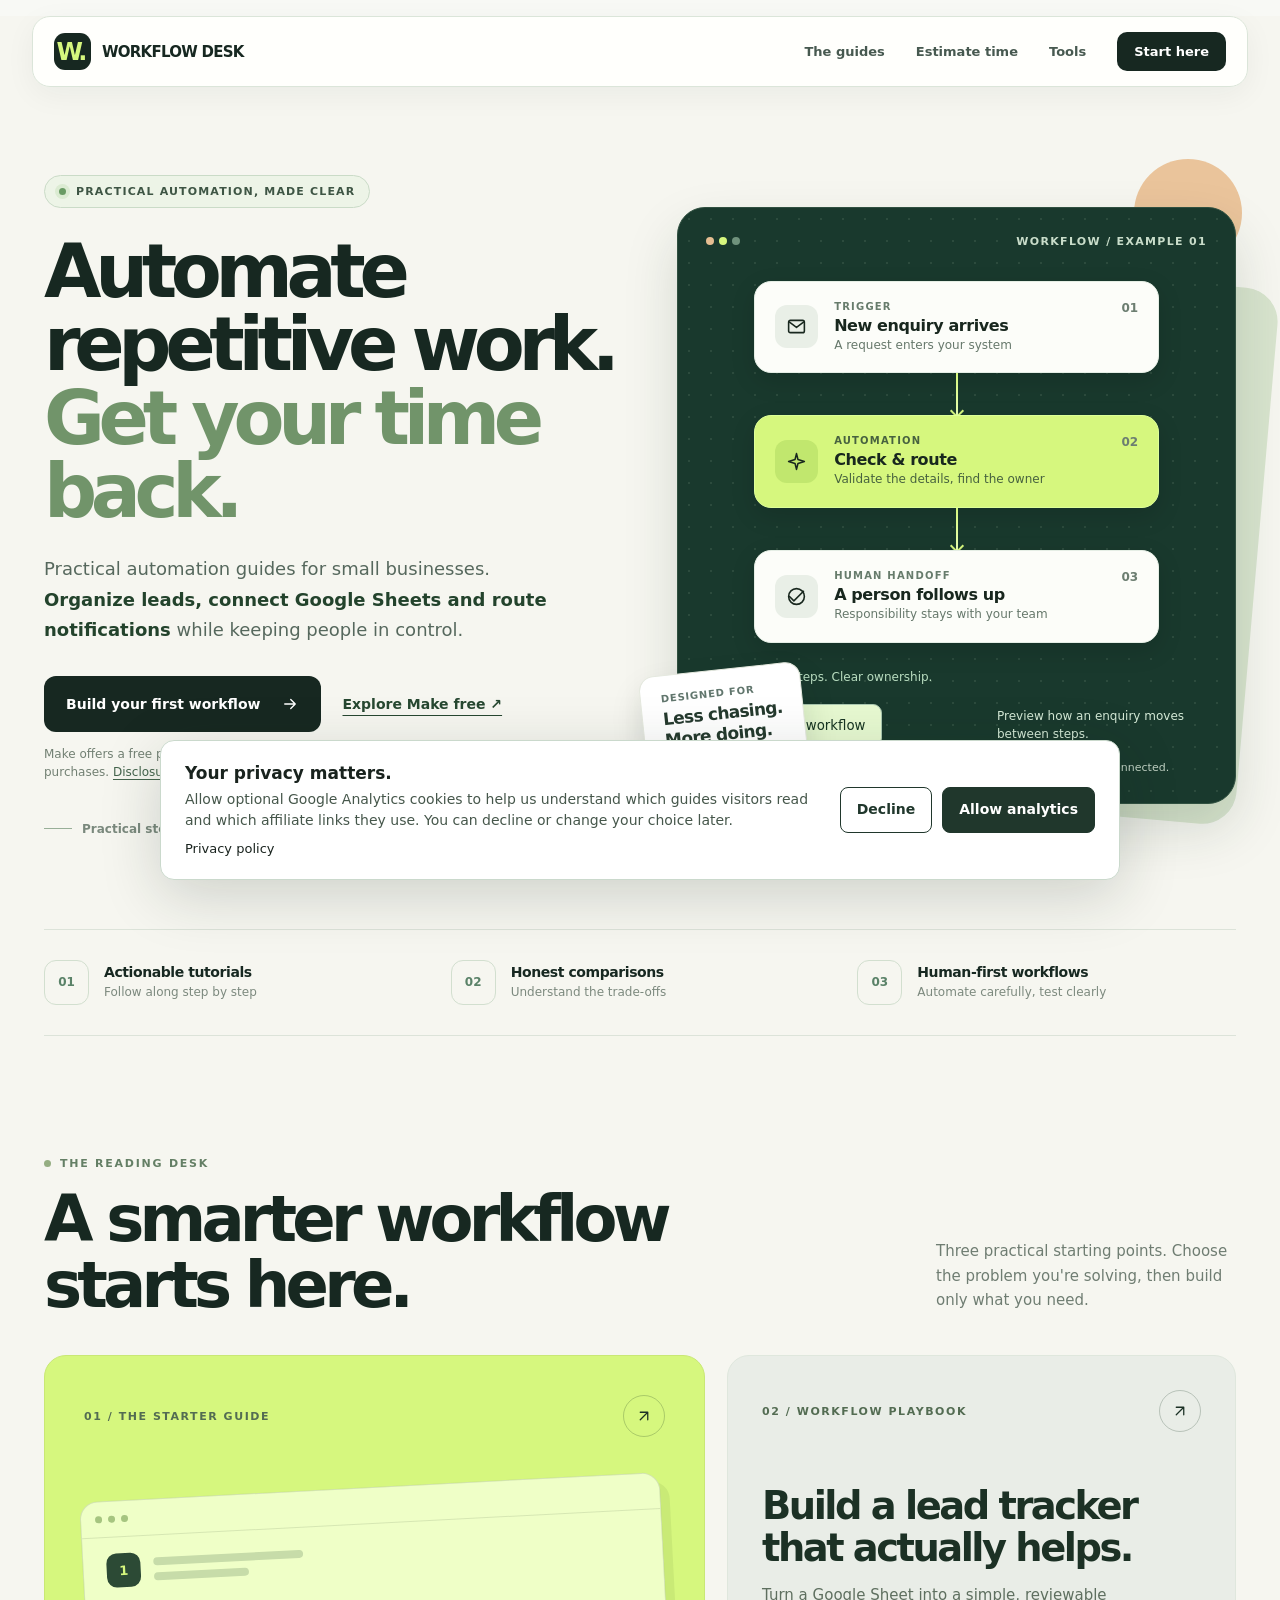
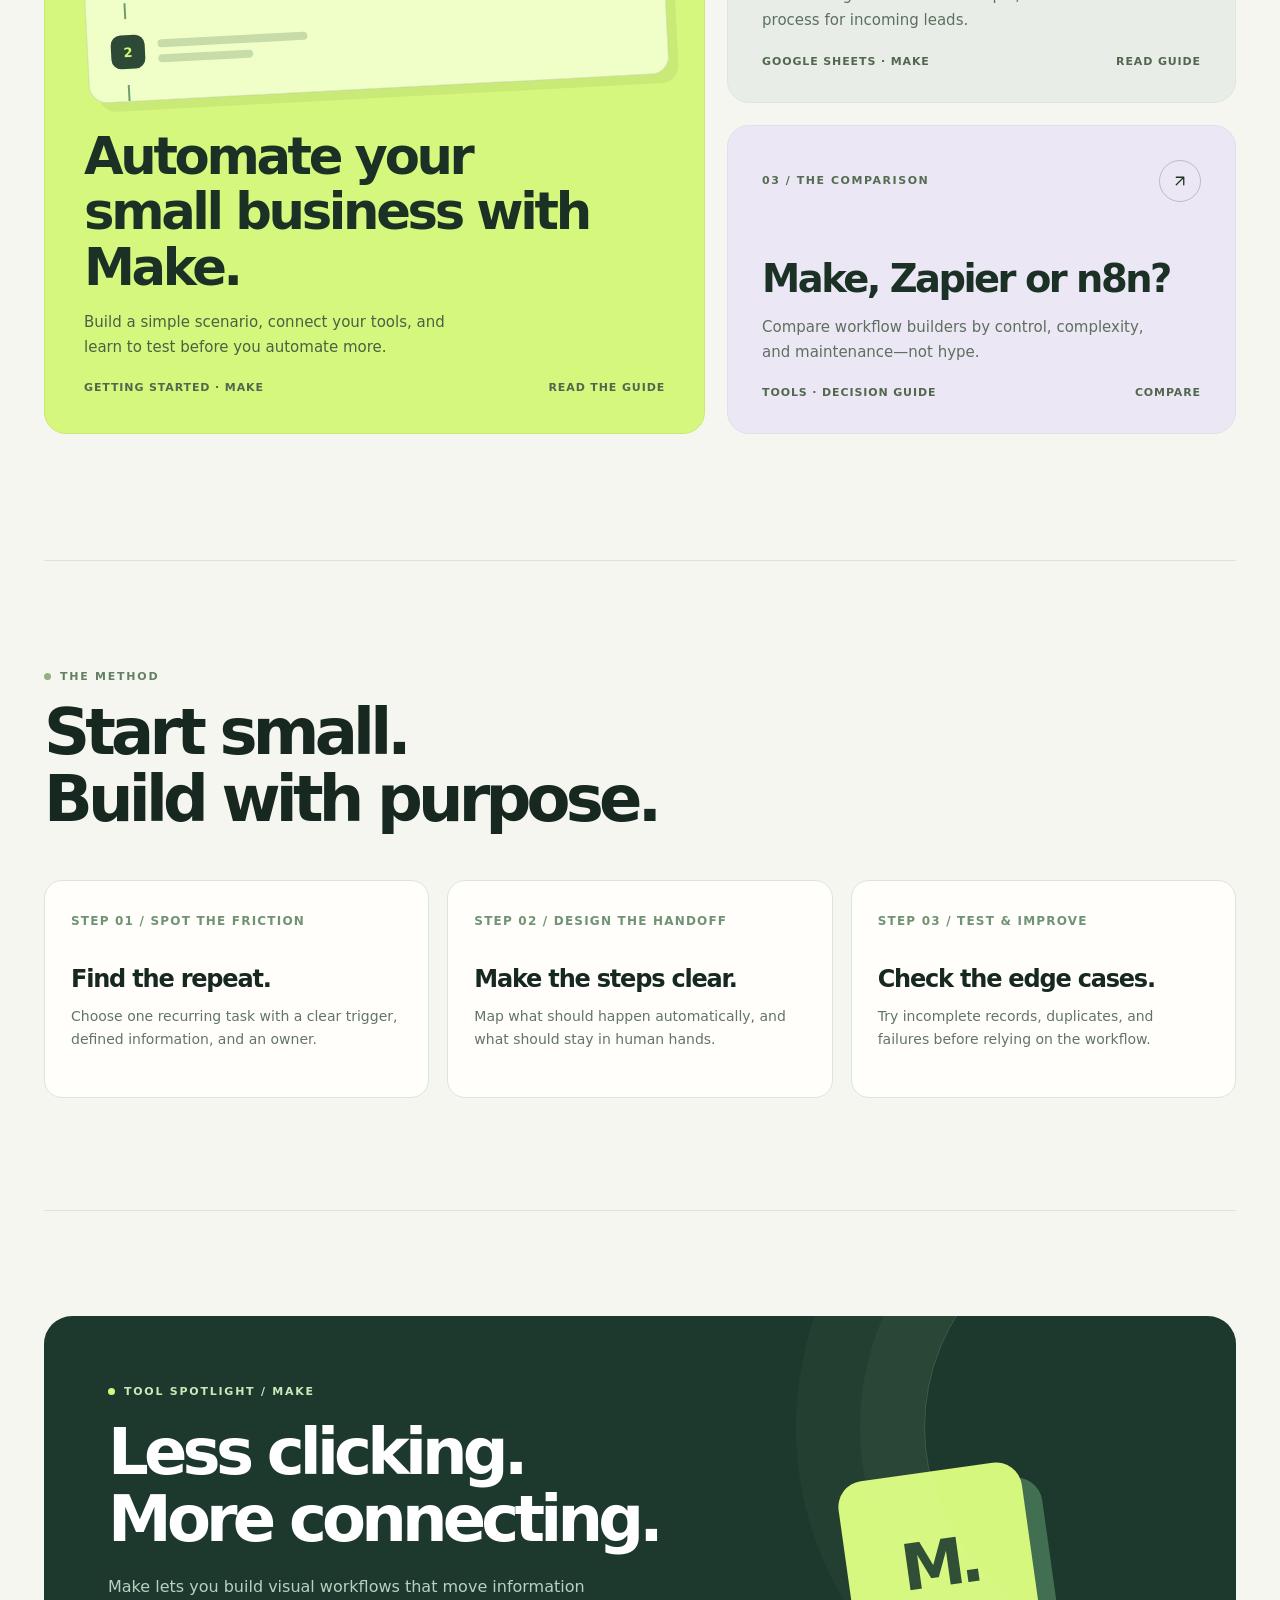
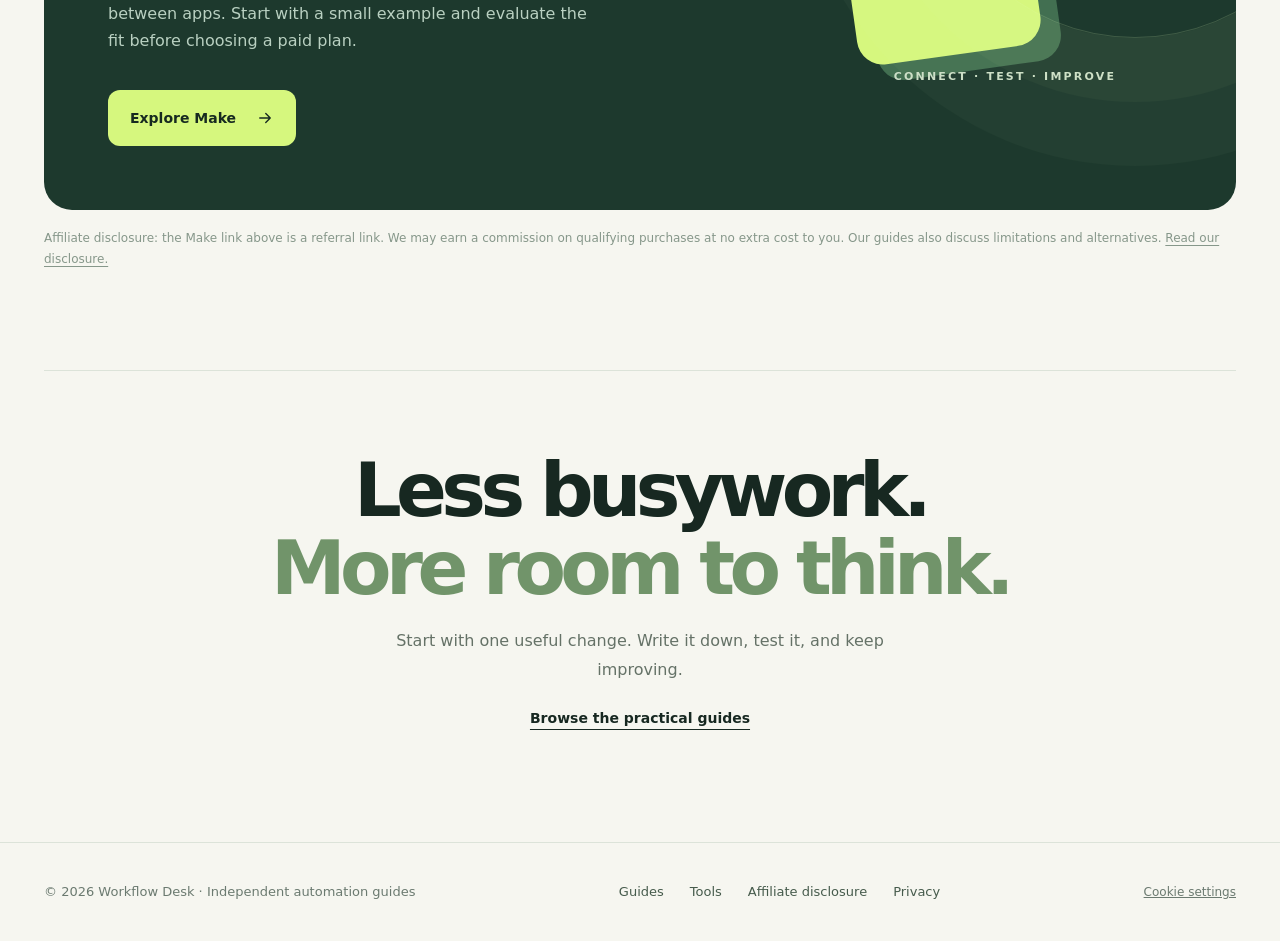
==== commit a5bc3c4b: "Improve homepage proposition, direct Make CTA and transparent interactive scenario demo" ====
--- a/index.html
+++ b/index.html
@@ -1,27 +1,33 @@
 <!doctype html>
-<html lang="en"><head><meta charset="utf-8"><meta name="viewport" content="width=device-width,initial-scale=1"><title>Workflow Desk | Practical Small Business Automation Guides</title><link rel="stylesheet" href="style.css"><link rel="stylesheet" href="home.css"><meta name="description" content="Practical small business automation tutorials, workflow examples and independent comparisons of Make, Zapier and n8n."><link rel="canonical" href="https://workflow-desk.lenix-camargo.workers.dev/"><meta property="og:type" content="website"><meta property="og:title" content="Workflow Desk | Practical Small Business Automation Guides"><meta property="og:description" content="Practical small business automation tutorials, workflow examples and independent comparisons of Make, Zapier and n8n."><meta property="og:url" content="https://workflow-desk.lenix-camargo.workers.dev/"><meta name="twitter:card" content="summary"><meta name="twitter:title" content="Workflow Desk | Practical Small Business Automation Guides"><meta name="twitter:description" content="Practical small business automation tutorials, workflow examples and independent comparisons of Make, Zapier and n8n."><script type="application/ld+json">{"@context":"https://schema.org","@type":"WebSite","name":"Workflow Desk | Practical Small Business Automation Guides","description":"Practical small business automation tutorials, workflow examples and independent comparisons of Make, Zapier and n8n.","url":"https://workflow-desk.lenix-camargo.workers.dev/","inLanguage":"en-US","isPartOf":{"@type":"WebSite","name":"Workflow Desk","url":"https://workflow-desk.lenix-camargo.workers.dev/"}}</script></head>
+<html lang="en"><head><meta charset="utf-8"><meta name="viewport" content="width=device-width,initial-scale=1"><title>Workflow Desk | Practical Small Business Automation Guides</title><link rel="stylesheet" href="style.css"><link rel="stylesheet" href="home.css"><link rel="stylesheet" href="conversion.css"><meta name="description" content="Learn how to automate repetitive business work with Make, Google Sheets and practical step-by-step guides. Compare tools and estimate potential time savings."><link rel="canonical" href="https://workflow-desk.lenix-camargo.workers.dev/"><meta property="og:type" content="website"><meta property="og:title" content="Workflow Desk | Practical Small Business Automation Guides"><meta property="og:description" content="Practical small business automation tutorials, workflow examples and independent comparisons of Make, Zapier and n8n."><meta property="og:url" content="https://workflow-desk.lenix-camargo.workers.dev/"><meta name="twitter:card" content="summary"><meta name="twitter:title" content="Workflow Desk | Practical Small Business Automation Guides"><meta name="twitter:description" content="Practical small business automation tutorials, workflow examples and independent comparisons of Make, Zapier and n8n."><script type="application/ld+json">{"@context":"https://schema.org","@type":"WebSite","name":"Workflow Desk | Practical Small Business Automation Guides","description":"Practical small business automation tutorials, workflow examples and independent comparisons of Make, Zapier and n8n.","url":"https://workflow-desk.lenix-camargo.workers.dev/","inLanguage":"en-US","isPartOf":{"@type":"WebSite","name":"Workflow Desk","url":"https://workflow-desk.lenix-camargo.workers.dev/"}}</script></head>
 <body class="wd-home">
-<header><a class="brand" href="/" aria-label="Workflow Desk home"><span class="brand-mark" aria-hidden="true">W.</span><span>WORKFLOW DESK</span></a><nav aria-label="Main navigation"><a href="#guides">The guides</a><a href="#how-it-works">Our approach</a><a href="#tools">Tools</a><a class="nav-cta" href="#guides">Start here</a></nav></header>
+<header><a class="brand" href="/" aria-label="Workflow Desk home"><span class="brand-mark" aria-hidden="true">W.</span><span>WORKFLOW DESK</span></a><nav aria-label="Main navigation"><a href="#guides">The guides</a><a href="#time-saved">Estimate time</a><a href="#tools">Tools</a><a class="nav-cta" href="#guides">Start here</a></nav></header>
 <main>
 <section class="hero home-hero" aria-labelledby="home-heading">
   <div class="hero-copy">
     <div class="pill"><span class="pill-dot" aria-hidden="true"></span> PRACTICAL AUTOMATION, MADE CLEAR</div>
-    <h1 id="home-heading">Give busywork<br>the <em>day off.</em></h1>
-    <p class="hero-lead">Practical guides for small teams ready to work smarter. Connect your tools, remove repetitive tasks, and keep people in control of what matters.</p>
-    <div class="hero-actions"><a class="primary-action" href="#guides">Explore the guides <svg aria-hidden="true" viewBox="0 0 24 24" fill="none" stroke="currentColor" stroke-width="1.8" stroke-linecap="round" stroke-linejoin="round"><path d="M5 12h14m-6-6 6 6-6 6"/></svg></a><a class="secondary-action" href="#how-it-works">How we approach automation</a></div>
-    <div class="hero-footnote"><span class="tiny-line" aria-hidden="true"></span> Real steps. Useful examples. No inflated promises.</div>
+    <h1 id="home-heading">Automate repetitive work.<br><em>Get your time back.</em></h1>
+<p class="hero-lead">Practical automation guides for small businesses. <strong>Organize leads, connect Google Sheets and route notifications</strong> while keeping people in control.</p>
+<div class="hero-actions">
+<a class="primary-action" href="guides/automate-small-business-with-make.html">Build your first workflow <svg aria-hidden="true" viewBox="0 0 24 24" fill="none" stroke="currentColor" stroke-width="1.8" stroke-linecap="round" stroke-linejoin="round"><path d="M5 12h14m-6-6 6 6-6 6"/></svg></a>
+<a class="secondary-action" href="https://www.make.com/en/register?pc=lenixeduardo" rel="sponsored noopener noreferrer" target="_blank">Explore Make free ↗</a>
+</div>
+<p class="hero-affiliate-note">Make offers a free plan. This is an affiliate link; we may earn a commission on qualifying purchases. <a href="disclosure.html">Disclosure</a>.</p>
+<div class="hero-footnote"><span class="tiny-line" aria-hidden="true"></span> Practical steps. Documented trade-offs. No invented results.</div>
   </div>
   <div class="scene" aria-label="Illustrative example of an automated customer enquiry workflow">
     <div class="scenario">
       <div class="scenario-head"><div class="window-controls" aria-hidden="true"><i></i><i></i><i></i></div><span>WORKFLOW / EXAMPLE 01</span></div>
       <div class="flow-stack">
-        <div class="flow-card"><span class="flow-icon"><svg viewBox="0 0 24 24" aria-hidden="true"><rect x="3" y="5" width="18" height="14" rx="2"/><path d="m4 7 8 6 8-6"/></svg></span><div class="flow-text"><small>TRIGGER</small><strong>New enquiry arrives</strong><p>A request enters your system</p></div><span class="flow-number">01</span></div>
+        <div class="flow-card" data-demo-step><span class="flow-icon"><svg viewBox="0 0 24 24" aria-hidden="true"><rect x="3" y="5" width="18" height="14" rx="2"/><path d="m4 7 8 6 8-6"/></svg></span><div class="flow-text"><small>TRIGGER</small><strong>New enquiry arrives</strong><p>A request enters your system</p></div><span class="flow-number">01</span></div>
         <div class="flow-link" aria-hidden="true"></div>
         <div class="flow-card focus"><span class="flow-icon"><svg viewBox="0 0 24 24" aria-hidden="true"><path d="m12 3-1.7 6.8L3 12l7.3 2.2L12 21l1.7-6.8L21 12l-7.3-2.2z"/></svg></span><div class="flow-text"><small>AUTOMATION</small><strong>Check &amp; route</strong><p>Validate the details, find the owner</p></div><span class="flow-number">02</span></div>
         <div class="flow-link" aria-hidden="true"></div>
-        <div class="flow-card"><span class="flow-icon"><svg viewBox="0 0 24 24" aria-hidden="true"><path d="M20 6 9 17l-5-5"/><circle cx="12" cy="12" r="9"/></svg></span><div class="flow-text"><small>HUMAN HANDOFF</small><strong>A person follows up</strong><p>Responsibility stays with your team</p></div><span class="flow-number">03</span></div>
+        <div class="flow-card" data-demo-step><span class="flow-icon"><svg viewBox="0 0 24 24" aria-hidden="true"><path d="M20 6 9 17l-5-5"/><circle cx="12" cy="12" r="9"/></svg></span><div class="flow-text"><small>HUMAN HANDOFF</small><strong>A person follows up</strong><p>Responsibility stays with your team</p></div><span class="flow-number">03</span></div>
       </div>
       <div class="scene-status">Connected steps. Clear ownership.</div>
+<div class="scenario-demo"><button class="demo-run" type="button" id="run-demo">Run sample workflow</button><span class="demo-status" id="demo-status" role="status" aria-live="polite">Preview how an enquiry moves between steps.</span></div>
+<p class="demo-caption">Interactive illustration only. No Make, Google Sheets or customer data is connected.</p>
     </div>
     <div class="scene-corner"><small>DESIGNED FOR</small><strong>Less chasing.<br>More doing.</strong></div>
   </div>
@@ -52,5 +58,5 @@
 <section class="last-word"><h2>Less busywork.<br><span>More room to think.</span></h2><p>Start with one useful change. Write it down, test it, and keep improving.</p><a class="secondary-action" href="#guides">Browse the practical guides</a></section>
 </main>
 <footer><span>© 2026 Workflow Desk · Independent automation guides</span><div><a href="#guides">Guides</a><a href="#tools">Tools</a><a href="disclosure.html">Affiliate disclosure</a><a href="privacy.html">Privacy</a></div></footer>
-<script src="analytics-config.js"></script><script src="affiliate-tracking.js"></script>
-</body></body></html>+<script src="analytics-config.js"></script><script src="affiliate-tracking.js"></script><script src="conversion-tools.js" defer></script>
+</body></html>
--- a/home.css
+++ b/home.css
@@ -126,3 +126,8 @@
 @media(max-width:800px){.wd-home main{padding:0 24px}.wd-home header{width:calc(100% - 32px);top:8px;margin-top:8px}.wd-home .home-hero{grid-template-columns:1fr;gap:50px;padding:67px 0 78px;min-height:0}.wd-home .hero-copy{max-width:650px}.wd-home h1{font-size:clamp(58px,9vw,90px)}.wd-home .scene{width:min(100%,620px);margin:auto}.wd-home .scenario{min-height:508px}.wd-home .value-rail{gap:18px}.wd-home .guide-section{padding:75px 0 90px!important}.wd-home .guide-grid{grid-template-columns:1fr 1fr}.wd-home .guide-card.large{grid-column:1/-1;grid-row:auto;min-height:525px}.wd-home .process-section{padding:75px 0!important}.wd-home .process-grid{gap:12px}.wd-home .process-item{padding:22px 18px}.wd-home .make-panel{grid-template-columns:1fr;padding:45px;gap:12px}.wd-home .make-visual{min-height:190px}.wd-home .make-visual span{height:140px;width:140px;font-size:50px}.wd-home .make-visual:after{right:0}.wd-home footer{padding:28px 24px}}
 @media(max-width:580px){.wd-home main{padding:0 20px}.wd-home header{padding:11px 13px;border-radius:15px;gap:10px;width:calc(100% - 20px)}.wd-home .brand{gap:7px;font-size:12px}.wd-home .brand-mark{height:33px;width:33px;font-size:21px}.wd-home nav{gap:11px}.wd-home nav a{font-size:12px}.wd-home nav a:not(.nav-cta){display:none}.wd-home .nav-cta{padding:10px 12px}.wd-home .home-hero{padding:65px 0 72px;gap:47px}.wd-home h1{font-size:clamp(53px,12.2vw,73px);letter-spacing:-.083em;margin:25px 0 18px}.wd-home .hero-lead{font-size:16px}.wd-home .hero-actions{gap:17px;margin-top:29px}.wd-home .primary-action{padding:15px 18px;min-height:52px;font-size:13px}.wd-home .secondary-action{font-size:13px}.wd-home .hero-footnote{margin-top:30px}.wd-home .scenario{min-height:483px;padding:24px 17px}.wd-home .scene:before{inset:9% -2% 0 6%}.wd-home .scene:after{width:76px;height:76px}.wd-home .scenario-head{font-size:9px;margin-bottom:30px}.wd-home .flow-card{padding:17px 15px;gap:11px}.wd-home .flow-icon{width:37px;height:37px;border-radius:10px}.wd-home .flow-icon svg{width:18px;height:18px}.wd-home .flow-text strong{font-size:13px}.wd-home .flow-text p{font-size:11px}.wd-home .flow-text small{font-size:9px}.wd-home .flow-link{height:38px}.wd-home .scene-corner{bottom:16px;left:-9px;padding:12px 14px;max-width:143px}.wd-home .scene-corner strong{font-size:14px}.wd-home .scene-corner small{font-size:9px}.wd-home .scene-status{margin-top:21px;font-size:11px}.wd-home .value-rail{grid-template-columns:1fr;gap:18px;padding:25px 0}.wd-home .rail-no{width:40px;height:40px}.wd-home .section-head{display:block}.wd-home .section-head p{max-width:450px;margin-top:17px}.wd-home .section-head h2,.wd-home .process-section h2,.wd-home .tools-section h2{font-size:clamp(38px,10vw,53px)}.wd-home .guide-section{padding:74px 0 83px!important}.wd-home .guide-grid{grid-template-columns:1fr;gap:15px}.wd-home .guide-card,.wd-home .guide-card.large{grid-column:auto;min-height:0;padding:27px;gap:18px}.wd-home .guide-card.large{min-height:500px}.wd-home .guide-card h3,.wd-home .guide-card.large h3{font-size:clamp(31px,8vw,44px)}.wd-home .guide-card p{font-size:14px}.wd-home .guide-art{height:181px}.wd-home .process-grid{grid-template-columns:1fr;gap:13px;margin-top:30px}.wd-home .process-item{min-height:0;padding:25px}.wd-home .process-item h3{margin:24px 0 10px}.wd-home .tools-section{padding:72px 0!important}.wd-home .make-panel{padding:33px 25px;border-radius:22px}.wd-home .make-panel h2{font-size:41px}.wd-home .make-panel p{font-size:15px}.wd-home .make-visual{min-height:170px}.wd-home .last-word{padding:79px 0 85px!important}.wd-home .last-word h2{font-size:clamp(43px,10vw,61px)}.wd-home footer{flex-direction:column;gap:18px;padding:28px 20px}.wd-home footer div{gap:19px}}
 @media(prefers-reduced-motion:reduce){.wd-home *, .wd-home *:before,.wd-home *:after{scroll-behavior:auto!important;transition:none!important}}
+
+/* Prevent inherited mobile header stacking and very narrow viewport overflow */
+.wd-home{overflow-x:clip}
+.wd-home header{flex-direction:row;align-items:center}
+@media(max-width:580px){.wd-home h1 em{white-space:normal}}
--- a/conversion.css
+++ b/conversion.css
@@ -0,0 +1,76 @@
+/* Conversion-focused enhancements: scoped to the Workflow Desk home page. */
+.wd-home .hero-copy h1 { max-width: 660px; font-size: clamp(49px,5.8vw,86px); }
+.wd-home .hero-copy h1 em { white-space: normal; color: #71946a; }
+.wd-home .hero-copy .hero-lead strong { color: #23432c; font-weight: 750; }
+.wd-home .hero-actions { gap: 12px 22px; align-items: center; margin-top: 30px; }
+.wd-home .hero-actions .secondary-action { display: inline-flex; align-items: center; min-height: 48px; color: #274831; }
+.wd-home .hero-affiliate-note { font-size: 12px; color: #728073; line-height: 1.55; margin: 13px 0 0; }
+.wd-home .hero-affiliate-note a { color: #44644c; text-decoration: underline; text-underline-offset: 3px; }
+.wd-home .home-hero { min-height: 660px; }
+.wd-home .scenario-demo { position: relative; padding-top: 15px; margin-top: 5px; display: flex; gap: 10px; align-items: center; justify-content: space-between; flex-wrap: wrap; }
+.wd-home .demo-run { appearance: none; border: 1px solid #aac7b0; background: #e7f9d1; color: #173522; font: 750 12px/1.2 inherit; font-family: inherit; border-radius: 9px; padding: 12px 16px; min-height: 43px; cursor: pointer; }
+.wd-home .demo-run:hover { background: #d6f77e; }
+.wd-home .demo-run:focus-visible { outline: 3px solid #d6f77e; outline-offset: 3px; }
+.wd-home .demo-status { color: #d4e9d6; font-size: 12px; max-width: 210px; line-height: 1.5; }
+.wd-home .demo-caption { color: #c0d1c3; font-size: 11px; line-height: 1.5; margin: 13px 0 0; max-width: 100%; }
+.wd-home .flow-card.is-running { outline: 3px solid #d6f77e; outline-offset: 2px; }
+.wd-home .flow-card.is-done { border-color: #c2dbad; background: #f0fbe9; }
+.wd-home .example-strip { padding: 42px 0 !important; display: grid; grid-template-columns: minmax(0,1fr) auto; gap: 32px; align-items: center; border-bottom: 1px solid #dce3d9; }
+.wd-home .example-strip .example-label { color: #557354; font-size: 11px; letter-spacing: .13em; font-weight: 800; }
+.wd-home .example-strip h2 { font-size: clamp(23px,2.7vw,35px); line-height: 1.16; margin: 9px 0 7px; letter-spacing: -.055em; }
+.wd-home .example-strip p { font-size: 14px; color: #617168; line-height: 1.65; margin: 0; }
+.wd-home .example-actions { display: flex; gap: 12px; flex-wrap: wrap; align-items: center; }
+.wd-home .example-actions a { min-height: 45px; display: inline-flex; align-items: center; justify-content: center; padding: 12px 16px; border-radius: 10px; font-size: 13px; font-weight: 750; white-space: normal; }
+.wd-home .example-actions a:first-child { background: #e3ebdc; color: #21402d; }
+.wd-home .example-actions a:last-child { border: 1px solid #c3d4be; color: #2b4f33; }
+.wd-home .calculator-section { padding: 108px 0 112px!important; }
+.wd-home .calculator-layout { display: grid; grid-template-columns: minmax(0,.96fr) minmax(0,1.04fr); gap: 48px; align-items: center; }
+.wd-home .calculator-copy h2 { font-size: clamp(42px,5vw,65px); line-height: 1.08; letter-spacing: -.075em; margin: 15px 0 20px; }
+.wd-home .calculator-copy p { font-size: 16px; line-height: 1.75; color: #617369; max-width: 460px; }
+.wd-home .calculator-copy .calc-cta { display: inline-flex; margin-top: 20px; font-size: 14px; text-decoration: underline; text-underline-offset: 5px; color: #24452c; font-weight: 750; }
+.wd-home .calculator { background: #e9f0e5; border: 1px solid #d1dfcd; border-radius: 24px; padding: 29px; box-shadow: 9px 9px 0 #e0e9da; }
+.wd-home .calc-header { display: flex; justify-content: space-between; gap: 12px; align-items: center; margin: 0 0 22px; }
+.wd-home .calc-header strong { font-size: 16px; letter-spacing: -.035em; }
+.wd-home .calc-header span { font-size: 11px; text-transform: uppercase; letter-spacing: .08em; color: #66836b; font-weight: 800; }
+.wd-home .calc-field { margin: 20px 0; }
+.wd-home .calc-field label { display: flex; justify-content: space-between; align-items: center; gap: 12px; font-size: 14px; color: #3f5745; font-weight: 700; }
+.wd-home .calc-field output { display: inline-flex; min-width: 68px; justify-content: flex-end; font-size: 15px; color: #172d21; font-weight: 850; font-variant-numeric: tabular-nums; }
+.wd-home .calc-field input[type=range] { display: block; width: 100%; margin: 15px 0 5px; accent-color: #2f6840; min-height: 28px; cursor: pointer; }
+.wd-home .calc-limits { display: flex; justify-content: space-between; color: #758c7b; font-size: 11px; }
+.wd-home .calc-result { background: #1f3c2b; color: white; border-radius: 16px; padding: 26px; margin: 26px 0 0; }
+.wd-home .calc-result span { color: #cce2c8; display: block; font-size: 12px; }
+.wd-home .calc-result strong { display: block; font-size: clamp(36px,4vw,55px); letter-spacing: -.065em; margin: 3px 0; font-variant-numeric: tabular-nums; color: #d6f77e; }
+.wd-home .calc-result small { display: block; font-size: 12px; color: #cbdcca; line-height: 1.6; }
+.wd-home .calc-caveat { font-size: 11px; line-height: 1.6; color: #617569; margin: 15px 0 0; max-width: none; }
+.wd-home .trust-section { padding: 90px 0 106px !important; }
+.wd-home .trust-grid { display: grid; grid-template-columns: minmax(0,.92fr) minmax(0,1.08fr); gap: 48px; align-items: start; }
+.wd-home .trust-section h2 { font-size: clamp(36px,4.3vw,56px); letter-spacing: -.07em; margin: 16px 0; }
+.wd-home .trust-section p { color: #617369; line-height: 1.75; font-size: 15px; }
+.wd-home .trust-points { display: grid; gap: 12px; }
+.wd-home .trust-point { background: #fffefa; border: 1px solid #dbe5d6; padding: 20px 22px; border-radius: 15px; }
+.wd-home .trust-point strong { display: block; font-size: 15px; color: #27412f; }
+.wd-home .trust-point p { margin: 5px 0 0; font-size: 13px; }
+.wd-home .trust-link { font-weight: 750; color: #315b38; text-decoration: underline; text-underline-offset: 3px; }
+.wd-home .last-word { padding-top: 80px!important; }
+@media(max-width:900px) {
+  .wd-home .calculator-layout { gap: 27px; }
+  .wd-home .trust-grid { gap: 25px; }
+  .wd-home .example-strip { grid-template-columns: 1fr; gap: 17px; }
+}
+@media(max-width:700px) {
+  .wd-home .calculator-layout,.wd-home .trust-grid { grid-template-columns: 1fr; }
+  .wd-home .calculator-section { padding: 75px 0 87px!important; }
+  .wd-home .trust-section { padding: 75px 0 84px!important; }
+  .wd-home .calculator { padding: 21px; }
+  .wd-home .hero-actions { align-items: stretch; }
+  .wd-home .hero-actions .secondary-action { justify-content: center; }
+  .wd-home .example-strip { padding: 32px 0!important; }
+  .wd-home .example-actions a { flex: 1 1 180px; }
+}
+@media(max-width:400px) {
+  .wd-home .hero-copy h1 { font-size: clamp(42px,11.8vw,56px); }
+  .wd-home .scenario-demo { gap: 7px; }
+  .wd-home .demo-status { max-width: 140px; }
+  .wd-home .hero-actions .primary-action { flex: 1 1 100%; }
+  .wd-home .calc-result { padding: 20px; }
+}
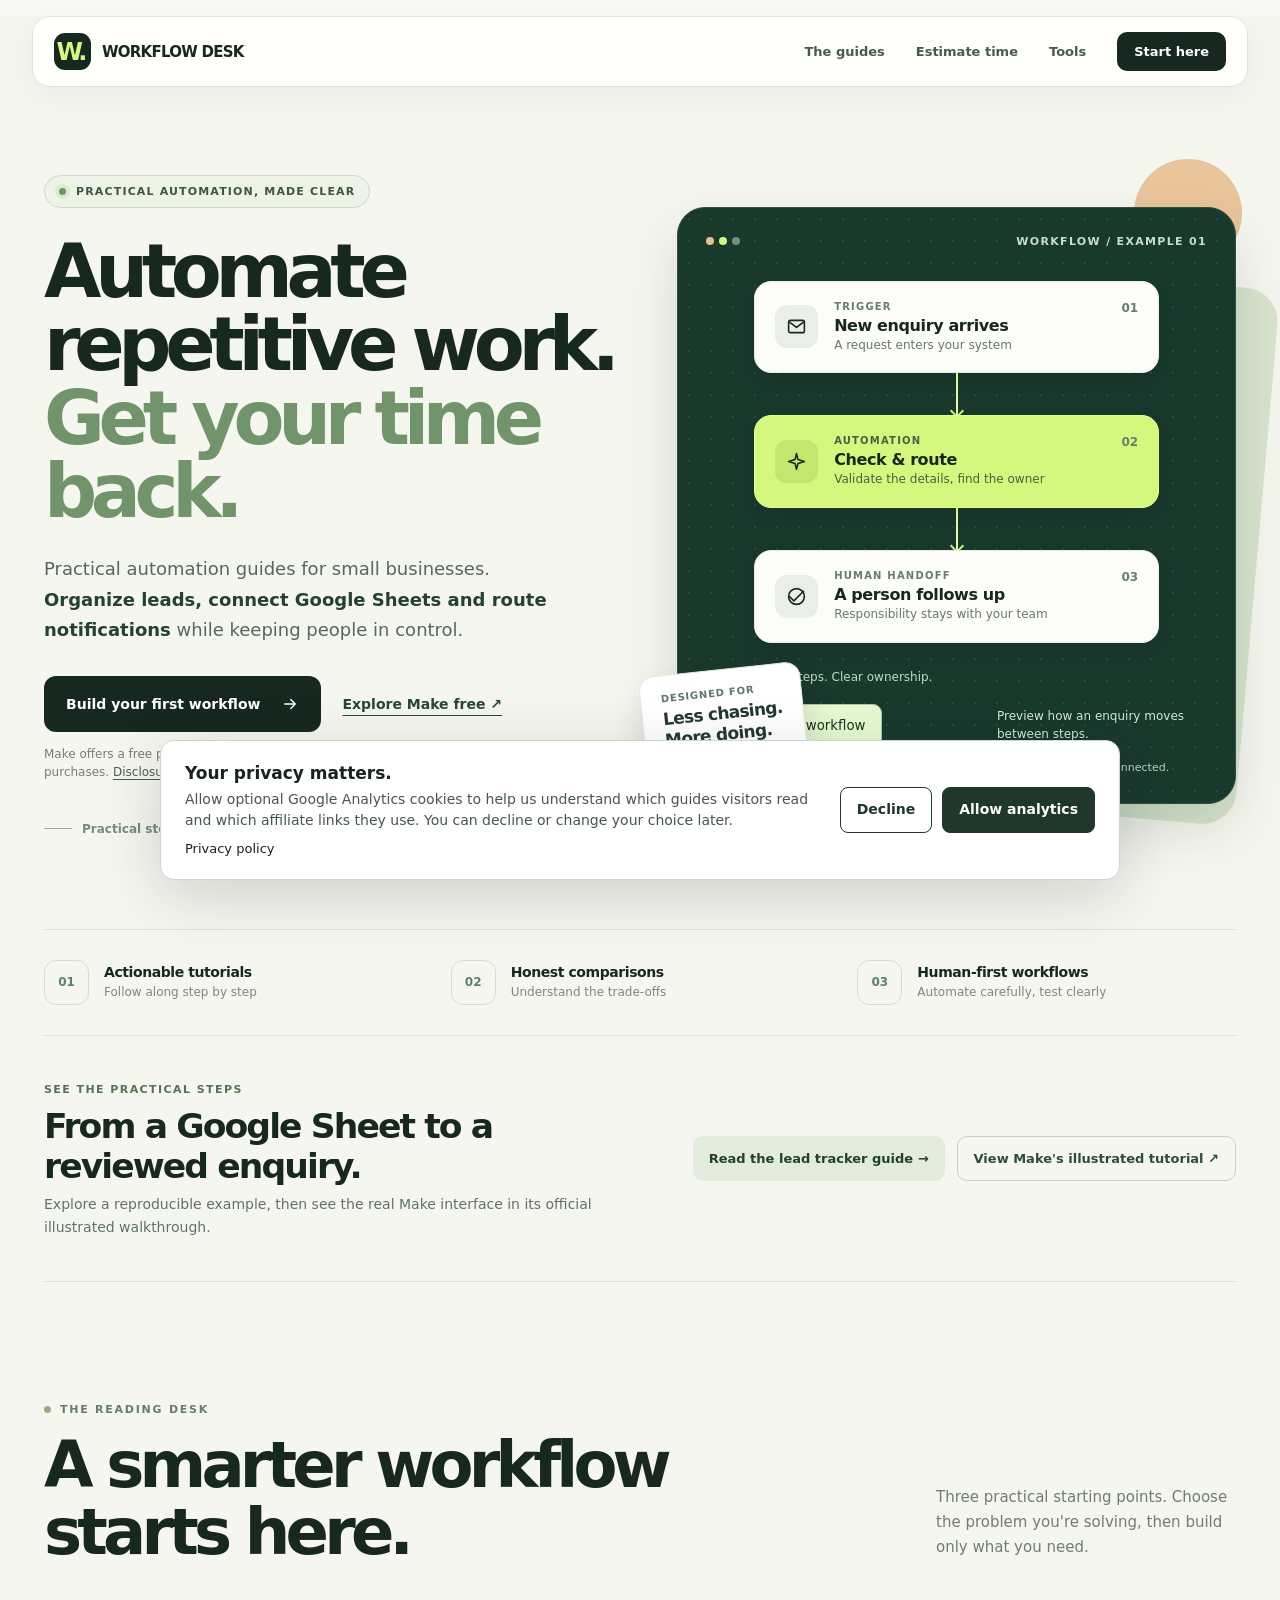
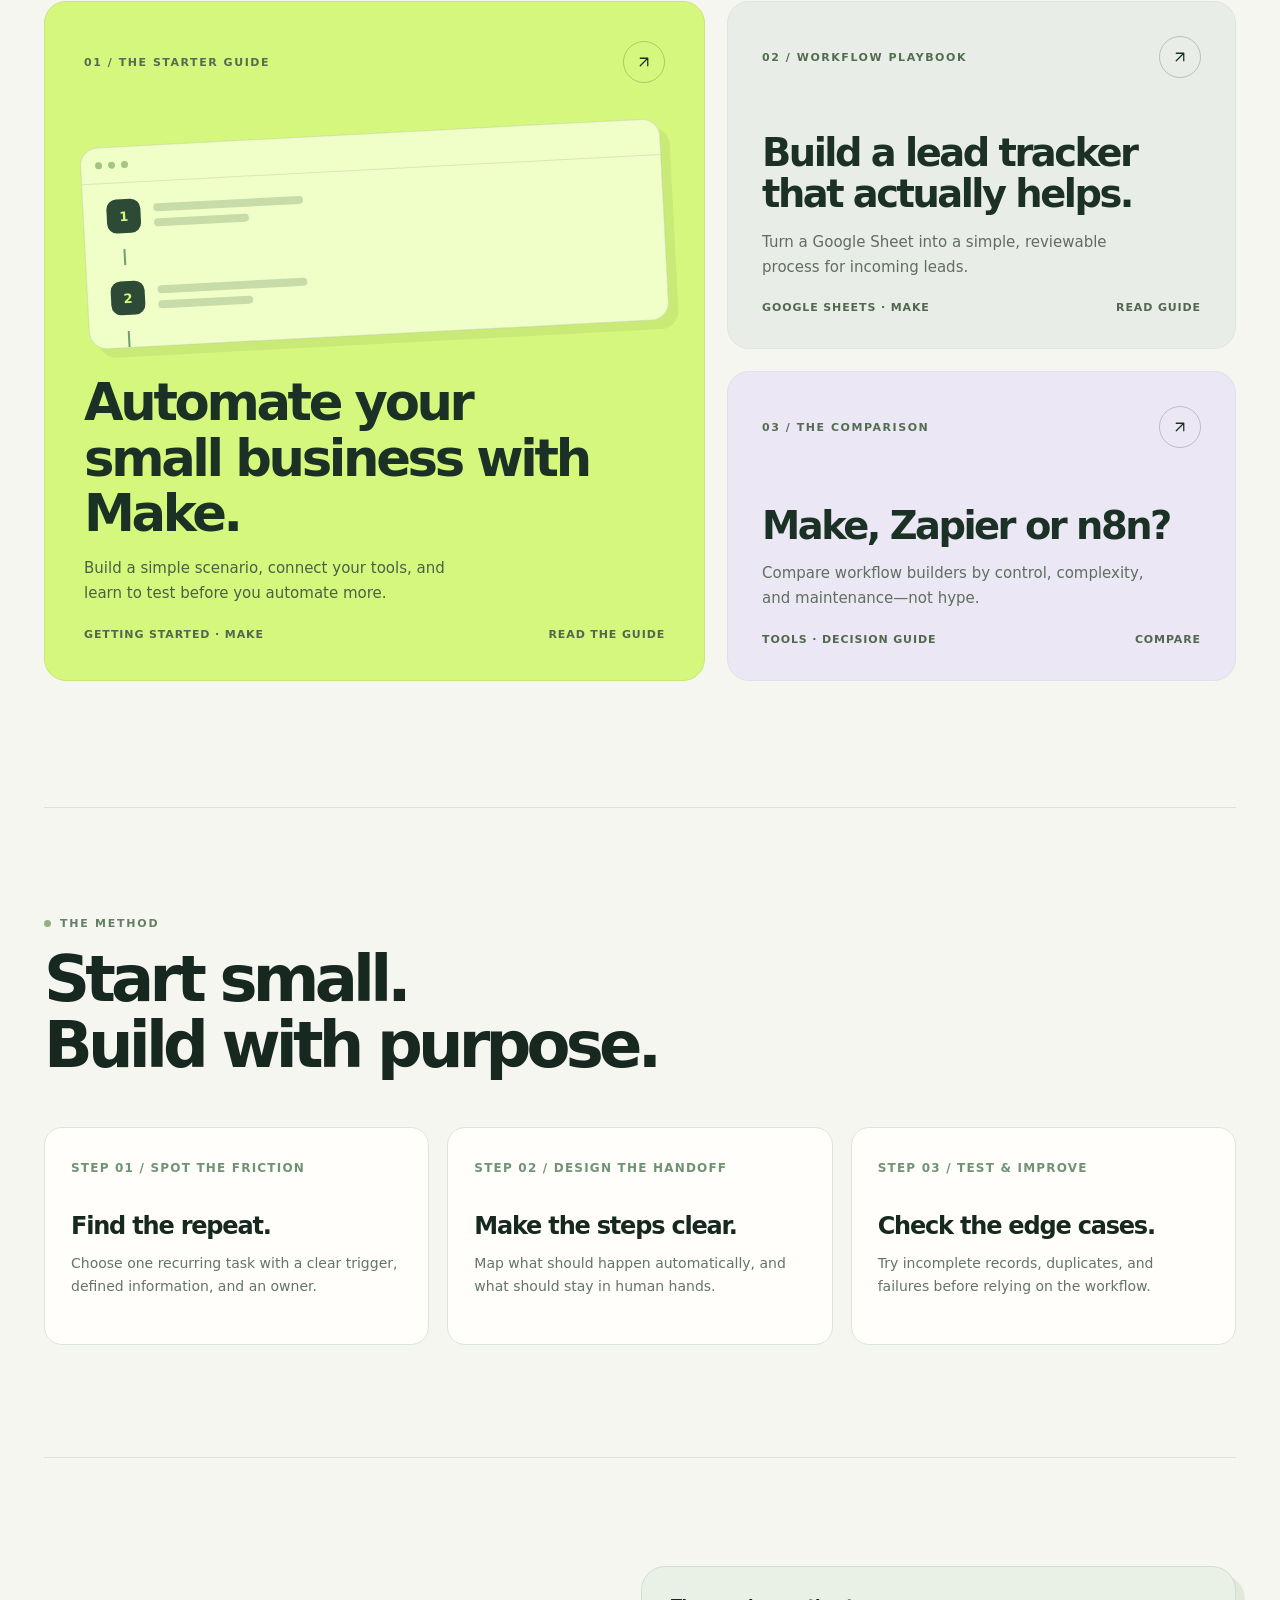
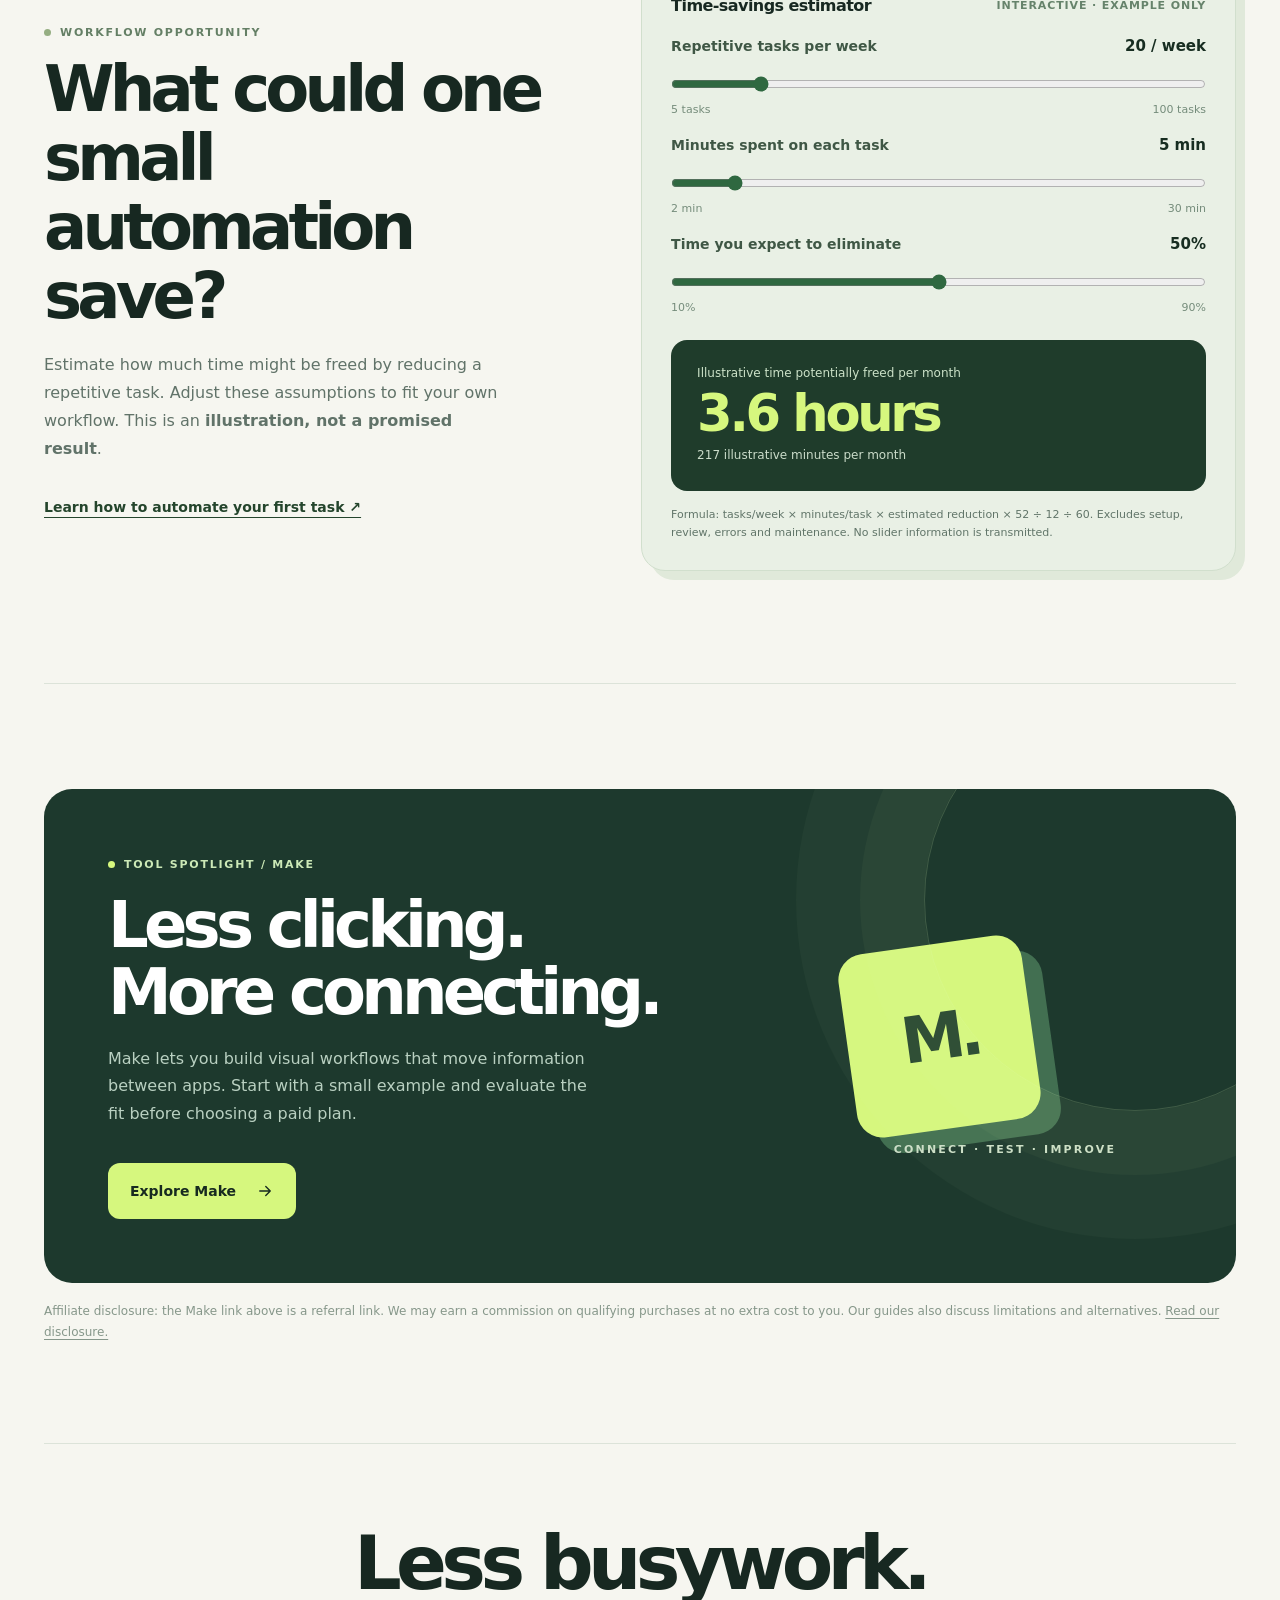
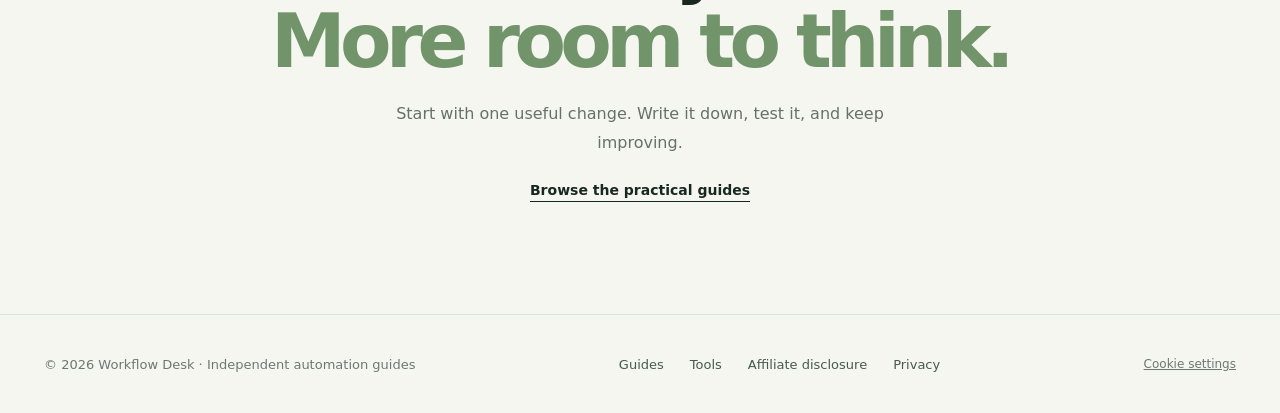
==== commit 8d577d65: "Add step-by-step evidence links and transparent interactive time-savings estimator" ====
--- a/index.html
+++ b/index.html
@@ -21,7 +21,7 @@
       <div class="flow-stack">
         <div class="flow-card" data-demo-step><span class="flow-icon"><svg viewBox="0 0 24 24" aria-hidden="true"><rect x="3" y="5" width="18" height="14" rx="2"/><path d="m4 7 8 6 8-6"/></svg></span><div class="flow-text"><small>TRIGGER</small><strong>New enquiry arrives</strong><p>A request enters your system</p></div><span class="flow-number">01</span></div>
         <div class="flow-link" aria-hidden="true"></div>
-        <div class="flow-card focus"><span class="flow-icon"><svg viewBox="0 0 24 24" aria-hidden="true"><path d="m12 3-1.7 6.8L3 12l7.3 2.2L12 21l1.7-6.8L21 12l-7.3-2.2z"/></svg></span><div class="flow-text"><small>AUTOMATION</small><strong>Check &amp; route</strong><p>Validate the details, find the owner</p></div><span class="flow-number">02</span></div>
+        <div class="flow-card focus" data-demo-step><span class="flow-icon"><svg viewBox="0 0 24 24" aria-hidden="true"><path d="m12 3-1.7 6.8L3 12l7.3 2.2L12 21l1.7-6.8L21 12l-7.3-2.2z"/></svg></span><div class="flow-text"><small>AUTOMATION</small><strong>Check &amp; route</strong><p>Validate the details, find the owner</p></div><span class="flow-number">02</span></div>
         <div class="flow-link" aria-hidden="true"></div>
         <div class="flow-card" data-demo-step><span class="flow-icon"><svg viewBox="0 0 24 24" aria-hidden="true"><path d="M20 6 9 17l-5-5"/><circle cx="12" cy="12" r="9"/></svg></span><div class="flow-text"><small>HUMAN HANDOFF</small><strong>A person follows up</strong><p>Responsibility stays with your team</p></div><span class="flow-number">03</span></div>
       </div>
@@ -37,6 +37,16 @@
  <div class="rail-item"><span class="rail-no">02</span><div><strong>Honest comparisons</strong><small>Understand the trade-offs</small></div></div>
  <div class="rail-item"><span class="rail-no">03</span><div><strong>Human-first workflows</strong><small>Automate carefully, test clearly</small></div></div>
 </div>
+<section class="example-strip" aria-labelledby="example-heading">
+  <div><span class="example-label">SEE THE PRACTICAL STEPS</span>
+    <h2 id="example-heading">From a Google Sheet to a reviewed enquiry.</h2>
+    <p>Explore a reproducible example, then see the real Make interface in its official illustrated walkthrough.</p>
+  </div>
+  <div class="example-actions">
+    <a href="guides/google-sheets-lead-tracker.html">Read the lead tracker guide →</a>
+    <a href="https://help.make.com/step-3-add-your-first-app" target="_blank" rel="noopener noreferrer">View Make's illustrated tutorial ↗</a>
+  </div>
+</section>
 <section class="guide-section" id="guides" aria-labelledby="guides-heading">
  <div class="section-head"><div><span class="kicker">THE READING DESK</span><h2 id="guides-heading">A smarter workflow<br>starts here.</h2></div><p>Three practical starting points. Choose the problem you're solving, then build only what you need.</p></div>
  <div class="guide-grid">
@@ -51,6 +61,23 @@
  <span class="kicker">THE METHOD</span><h2 id="approach-heading">Start small.<br>Build with purpose.</h2>
  <div class="process-grid"><div class="process-item"><span class="step">STEP 01 / SPOT THE FRICTION</span><h3>Find the repeat.</h3><p>Choose one recurring task with a clear trigger, defined information, and an owner.</p></div><div class="process-item"><span class="step">STEP 02 / DESIGN THE HANDOFF</span><h3>Make the steps clear.</h3><p>Map what should happen automatically, and what should stay in human hands.</p></div><div class="process-item"><span class="step">STEP 03 / TEST &amp; IMPROVE</span><h3>Check the edge cases.</h3><p>Try incomplete records, duplicates, and failures before relying on the workflow.</p></div></div>
 </section>
+<section class="calculator-section" id="time-saved" aria-labelledby="calc-heading">
+ <div class="calculator-layout">
+  <div class="calculator-copy"><span class="kicker">WORKFLOW OPPORTUNITY</span>
+   <h2 id="calc-heading">What could one small automation save?</h2>
+   <p>Estimate how much time might be freed by reducing a repetitive task. Adjust these assumptions to fit your own workflow. This is an <strong>illustration, not a promised result</strong>.</p>
+   <a class="calc-cta" href="guides/automate-small-business-with-make.html">Learn how to automate your first task ↗</a>
+  </div>
+  <div class="calculator" role="group" aria-labelledby="calculator-name">
+    <div class="calc-header"><strong id="calculator-name">Time-savings estimator</strong><span>Interactive · Example only</span></div>
+    <div class="calc-field"><label for="tasks-per-week"><span>Repetitive tasks per week</span><output id="tasks-output" for="tasks-per-week">20 / week</output></label><input id="tasks-per-week" type="range" min="5" max="100" step="5" value="20"><div class="calc-limits"><span>5 tasks</span><span>100 tasks</span></div></div>
+    <div class="calc-field"><label for="minutes-per-task"><span>Minutes spent on each task</span><output id="minutes-output" for="minutes-per-task">5 min</output></label><input id="minutes-per-task" type="range" min="2" max="30" step="1" value="5"><div class="calc-limits"><span>2 min</span><span>30 min</span></div></div>
+    <div class="calc-field"><label for="task-reduction"><span>Time you expect to eliminate</span><output id="reduction-output" for="task-reduction">50%</output></label><input id="task-reduction" type="range" min="10" max="90" step="5" value="50"><div class="calc-limits"><span>10%</span><span>90%</span></div></div>
+    <div class="calc-result"><span>Illustrative time potentially freed per month</span><strong id="calc-hours" aria-live="polite">3.6 hours</strong><small id="calc-total-minutes">217 illustrative minutes per month</small></div>
+    <p class="calc-caveat">Formula: tasks/week × minutes/task × estimated reduction × 52 ÷ 12 ÷ 60. Excludes setup, review, errors and maintenance. No slider information is transmitted.</p>
+  </div>
+ </div>
+</section>
 <section class="tools-section" id="tools" aria-labelledby="tools-heading">
  <div class="make-panel"><div><span class="kicker">TOOL SPOTLIGHT / MAKE</span><h2 id="tools-heading">Less clicking.<br>More connecting.</h2><p>Make lets you build visual workflows that move information between apps. Start with a small example and evaluate the fit before choosing a paid plan.</p><a class="primary-action" href="https://www.make.com/en/register?pc=lenixeduardo" target="_blank" rel="sponsored noopener noreferrer">Explore Make <svg aria-hidden="true" viewBox="0 0 24 24" fill="none" stroke="currentColor" stroke-width="1.8" stroke-linecap="round" stroke-linejoin="round"><path d="M5 12h14m-6-6 6 6-6 6"/></svg></a></div><div class="make-visual" aria-hidden="true"><span>M.</span></div></div>
  <p class="disclosure-note">Affiliate disclosure: the Make link above is a referral link. We may earn a commission on qualifying purchases at no extra cost to you. Our guides also discuss limitations and alternatives. <a href="disclosure.html">Read our disclosure.</a></p>
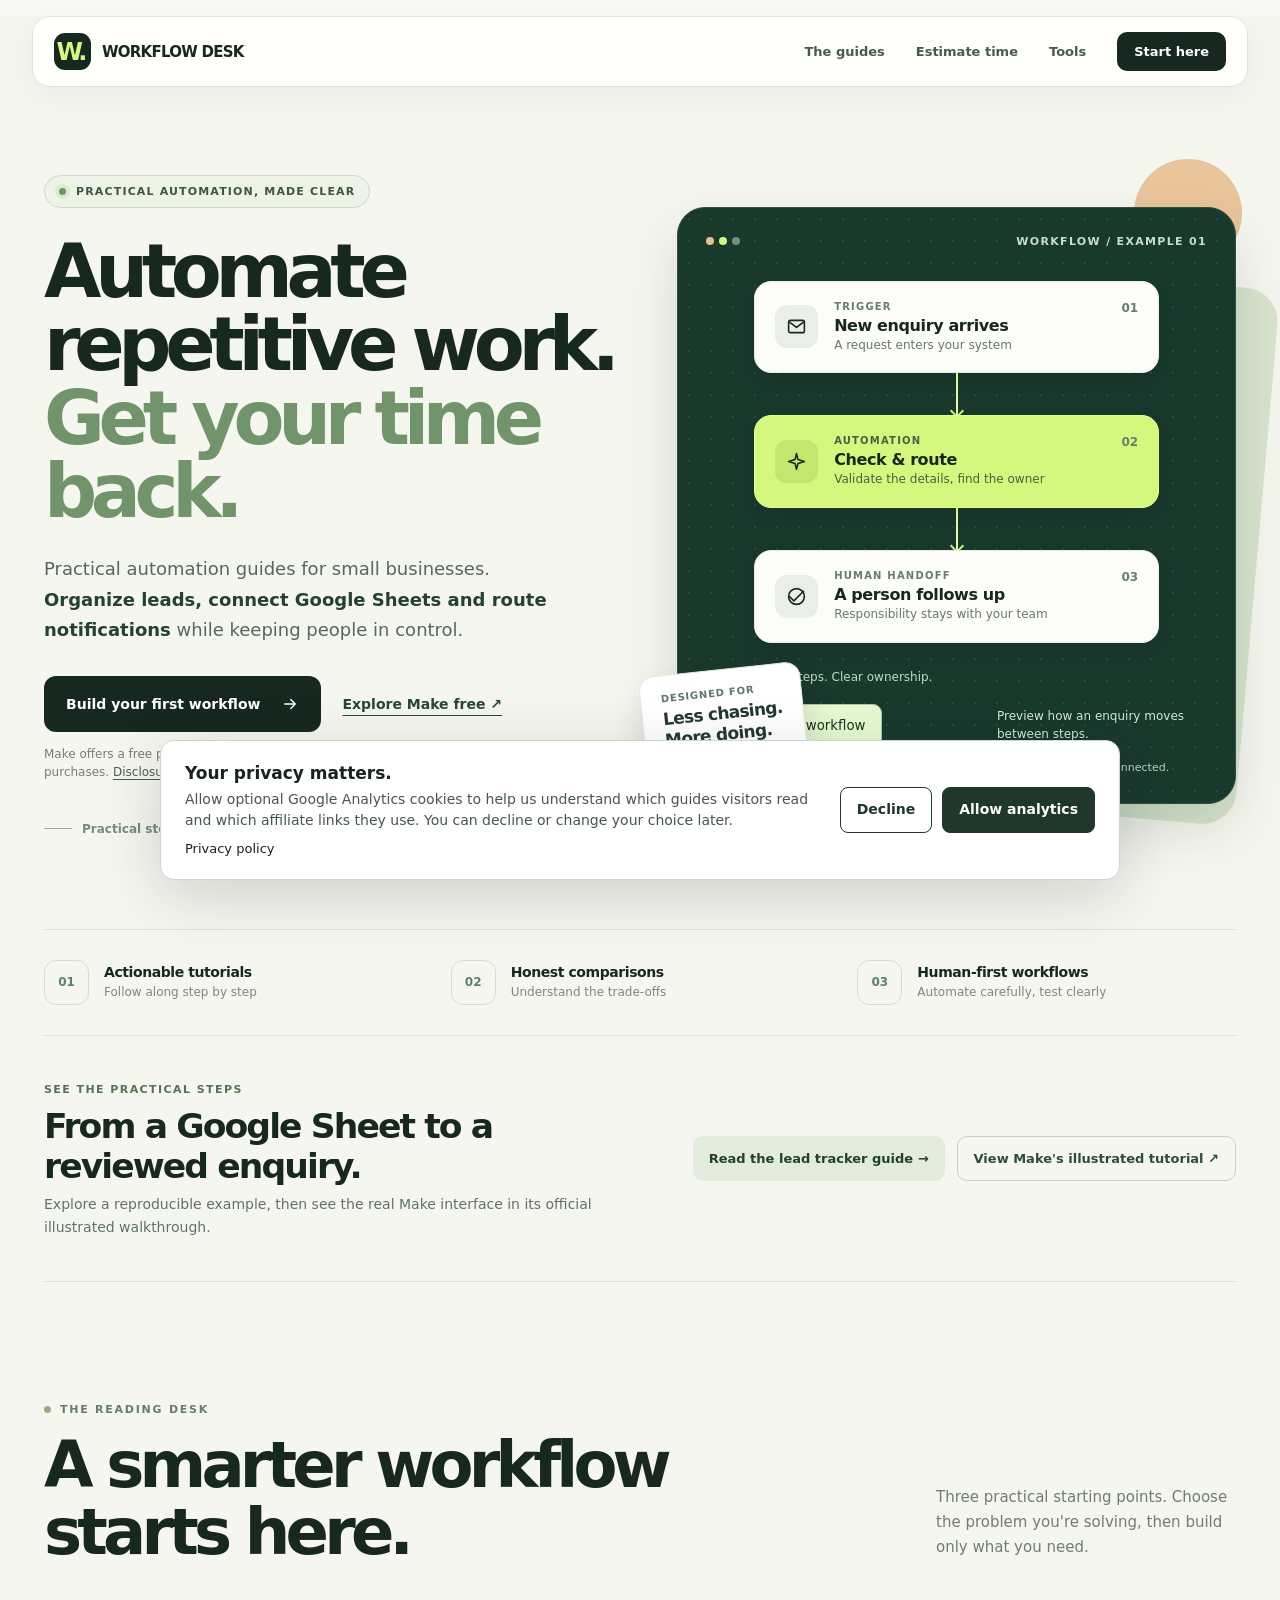
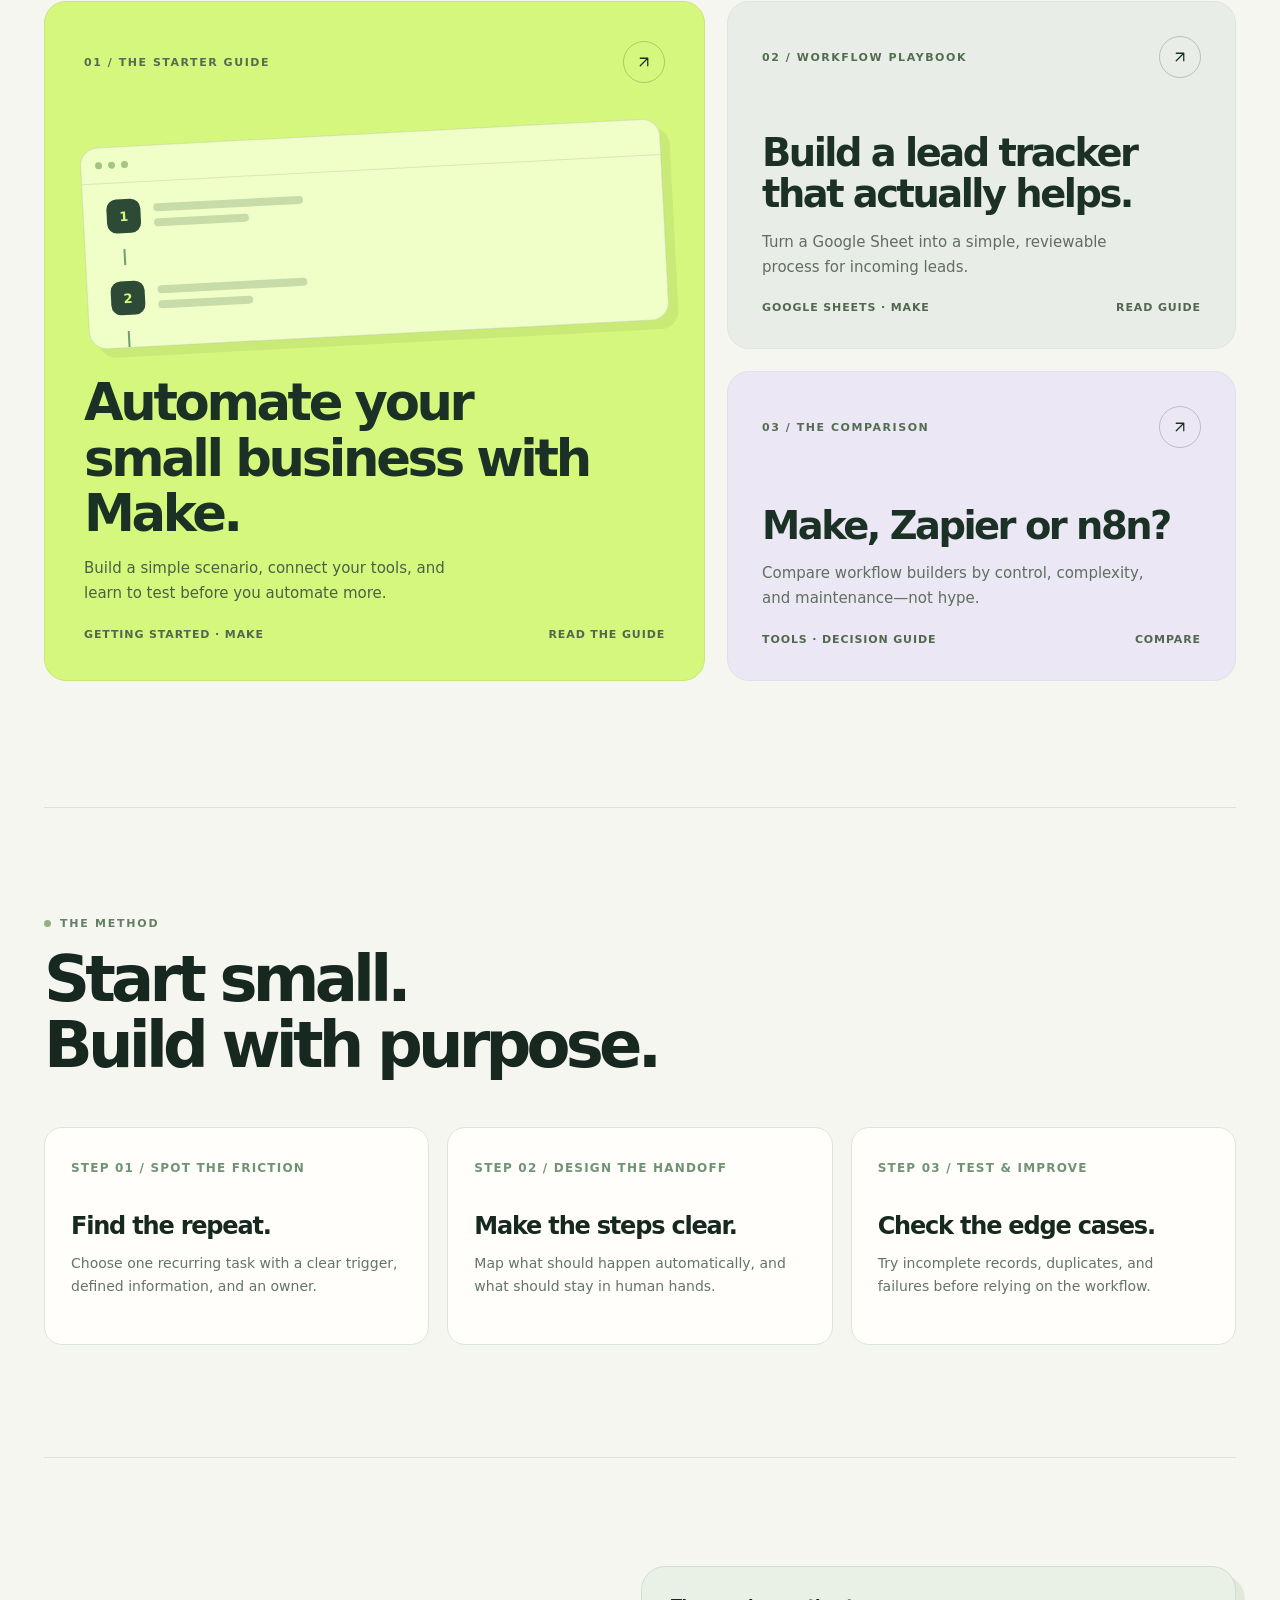
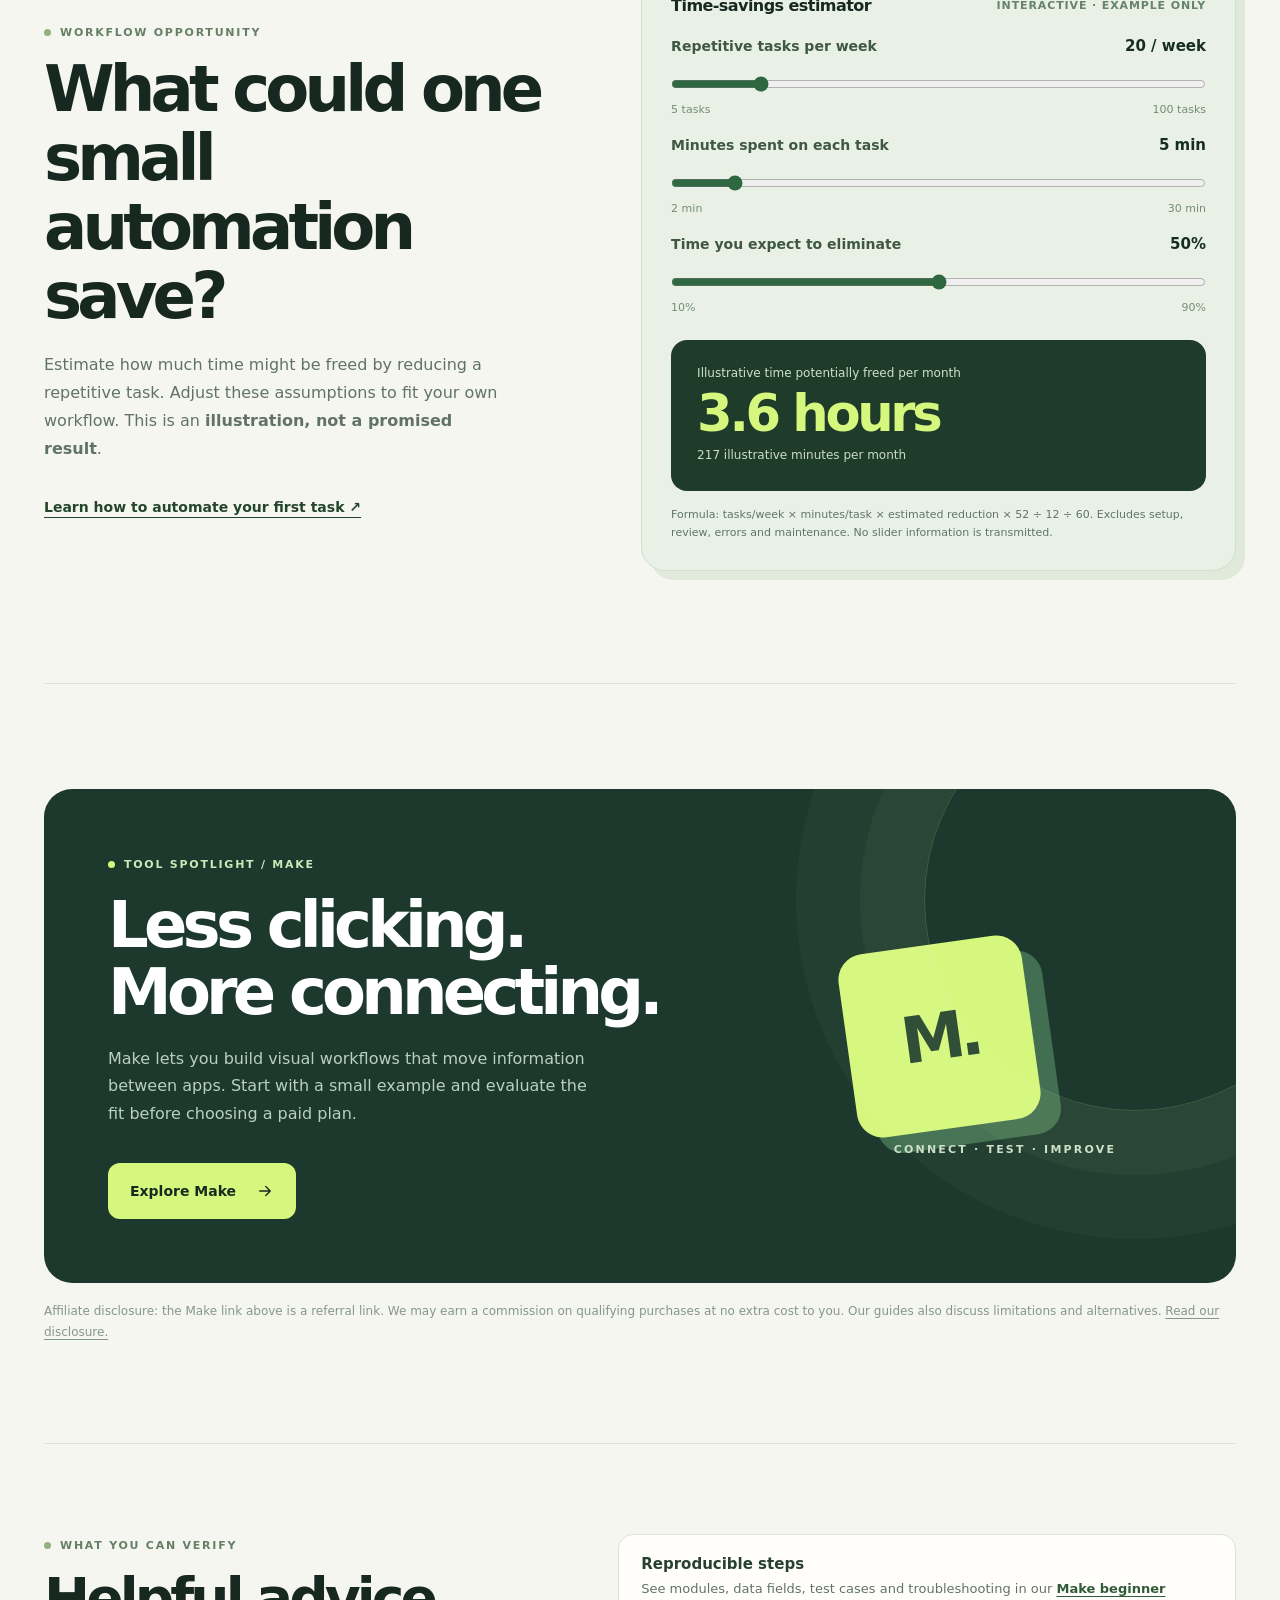
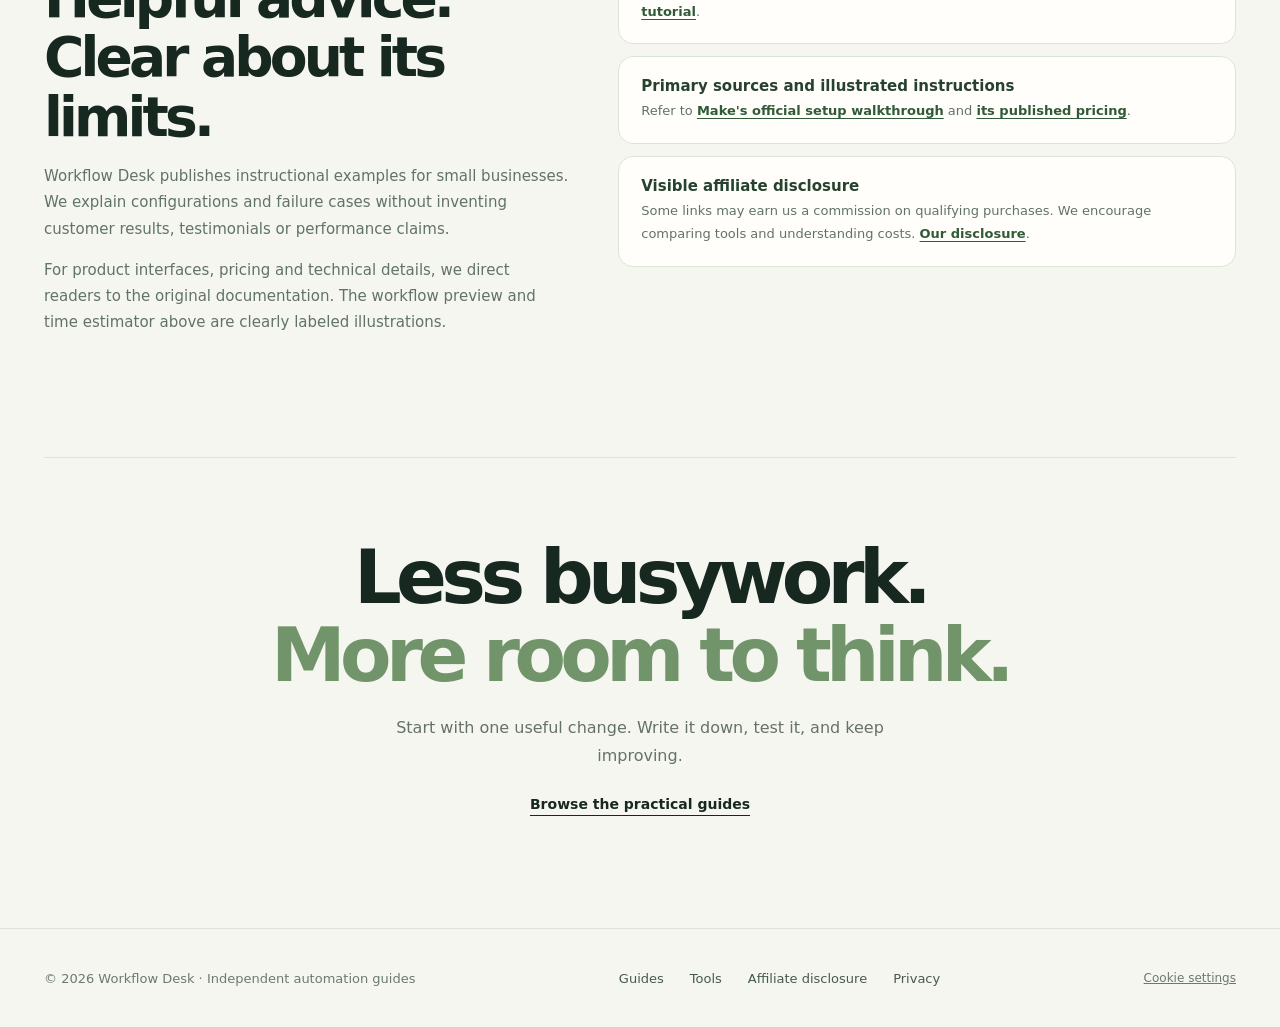
==== commit 4834539e: "Add source-linked editorial trust section without fabricated testimonials or results" ====
--- a/index.html
+++ b/index.html
@@ -82,6 +82,20 @@
  <div class="make-panel"><div><span class="kicker">TOOL SPOTLIGHT / MAKE</span><h2 id="tools-heading">Less clicking.<br>More connecting.</h2><p>Make lets you build visual workflows that move information between apps. Start with a small example and evaluate the fit before choosing a paid plan.</p><a class="primary-action" href="https://www.make.com/en/register?pc=lenixeduardo" target="_blank" rel="sponsored noopener noreferrer">Explore Make <svg aria-hidden="true" viewBox="0 0 24 24" fill="none" stroke="currentColor" stroke-width="1.8" stroke-linecap="round" stroke-linejoin="round"><path d="M5 12h14m-6-6 6 6-6 6"/></svg></a></div><div class="make-visual" aria-hidden="true"><span>M.</span></div></div>
  <p class="disclosure-note">Affiliate disclosure: the Make link above is a referral link. We may earn a commission on qualifying purchases at no extra cost to you. Our guides also discuss limitations and alternatives. <a href="disclosure.html">Read our disclosure.</a></p>
 </section>
+<section class="trust-section" id="editorial" aria-labelledby="trust-heading">
+ <div class="trust-grid">
+  <div><span class="kicker">WHAT YOU CAN VERIFY</span>
+   <h2 id="trust-heading">Helpful advice. Clear about its limits.</h2>
+   <p>Workflow Desk publishes instructional examples for small businesses. We explain configurations and failure cases without inventing customer results, testimonials or performance claims.</p>
+   <p>For product interfaces, pricing and technical details, we direct readers to the original documentation. The workflow preview and time estimator above are clearly labeled illustrations.</p>
+  </div>
+  <div class="trust-points">
+   <div class="trust-point"><strong>Reproducible steps</strong><p>See modules, data fields, test cases and troubleshooting in our <a class="trust-link" href="guides/automate-small-business-with-make.html">Make beginner tutorial</a>.</p></div>
+   <div class="trust-point"><strong>Primary sources and illustrated instructions</strong><p>Refer to <a class="trust-link" href="https://help.make.com/step-3-add-your-first-app" target="_blank" rel="noopener noreferrer">Make's official setup walkthrough</a> and <a class="trust-link" href="https://www.make.com/en/pricing" target="_blank" rel="noopener noreferrer">its published pricing</a>.</p></div>
+   <div class="trust-point"><strong>Visible affiliate disclosure</strong><p>Some links may earn us a commission on qualifying purchases. We encourage comparing tools and understanding costs. <a class="trust-link" href="disclosure.html">Our disclosure</a>.</p></div>
+  </div>
+ </div>
+</section>
 <section class="last-word"><h2>Less busywork.<br><span>More room to think.</span></h2><p>Start with one useful change. Write it down, test it, and keep improving.</p><a class="secondary-action" href="#guides">Browse the practical guides</a></section>
 </main>
 <footer><span>© 2026 Workflow Desk · Independent automation guides</span><div><a href="#guides">Guides</a><a href="#tools">Tools</a><a href="disclosure.html">Affiliate disclosure</a><a href="privacy.html">Privacy</a></div></footer>
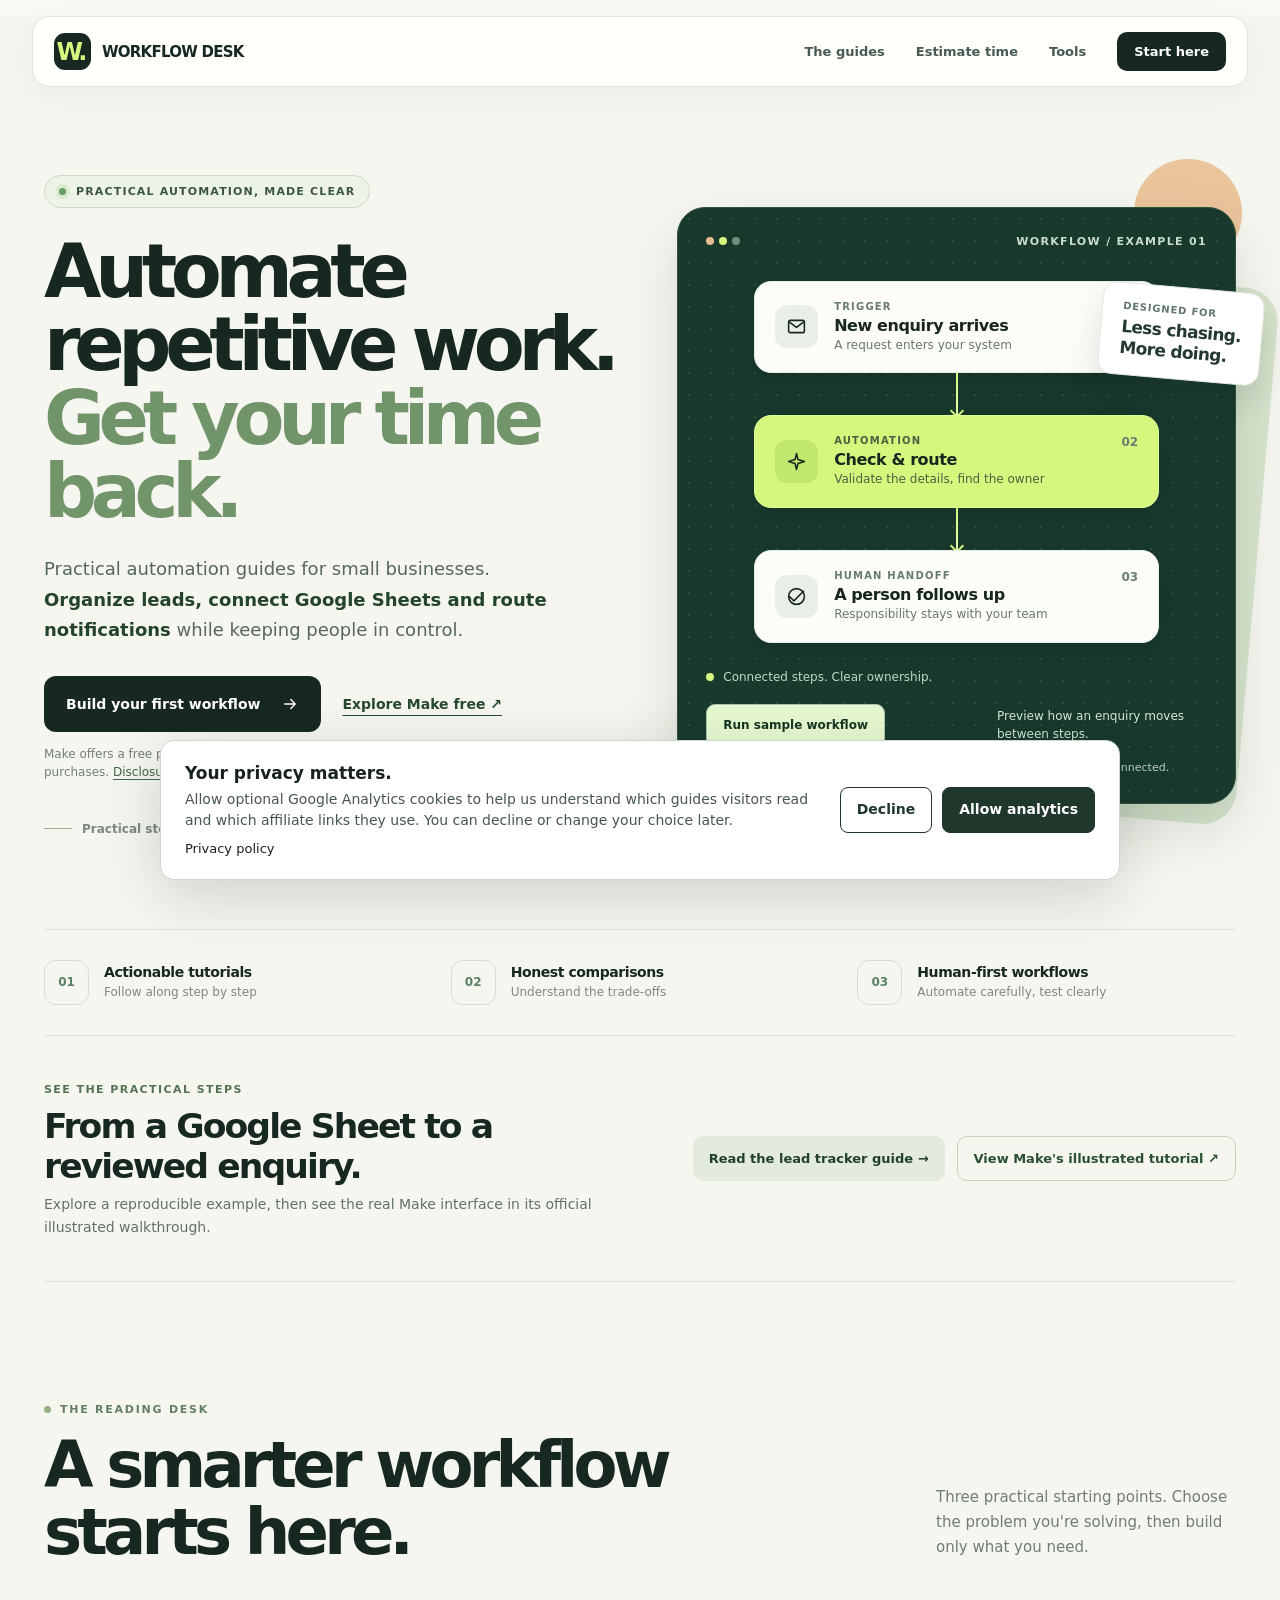
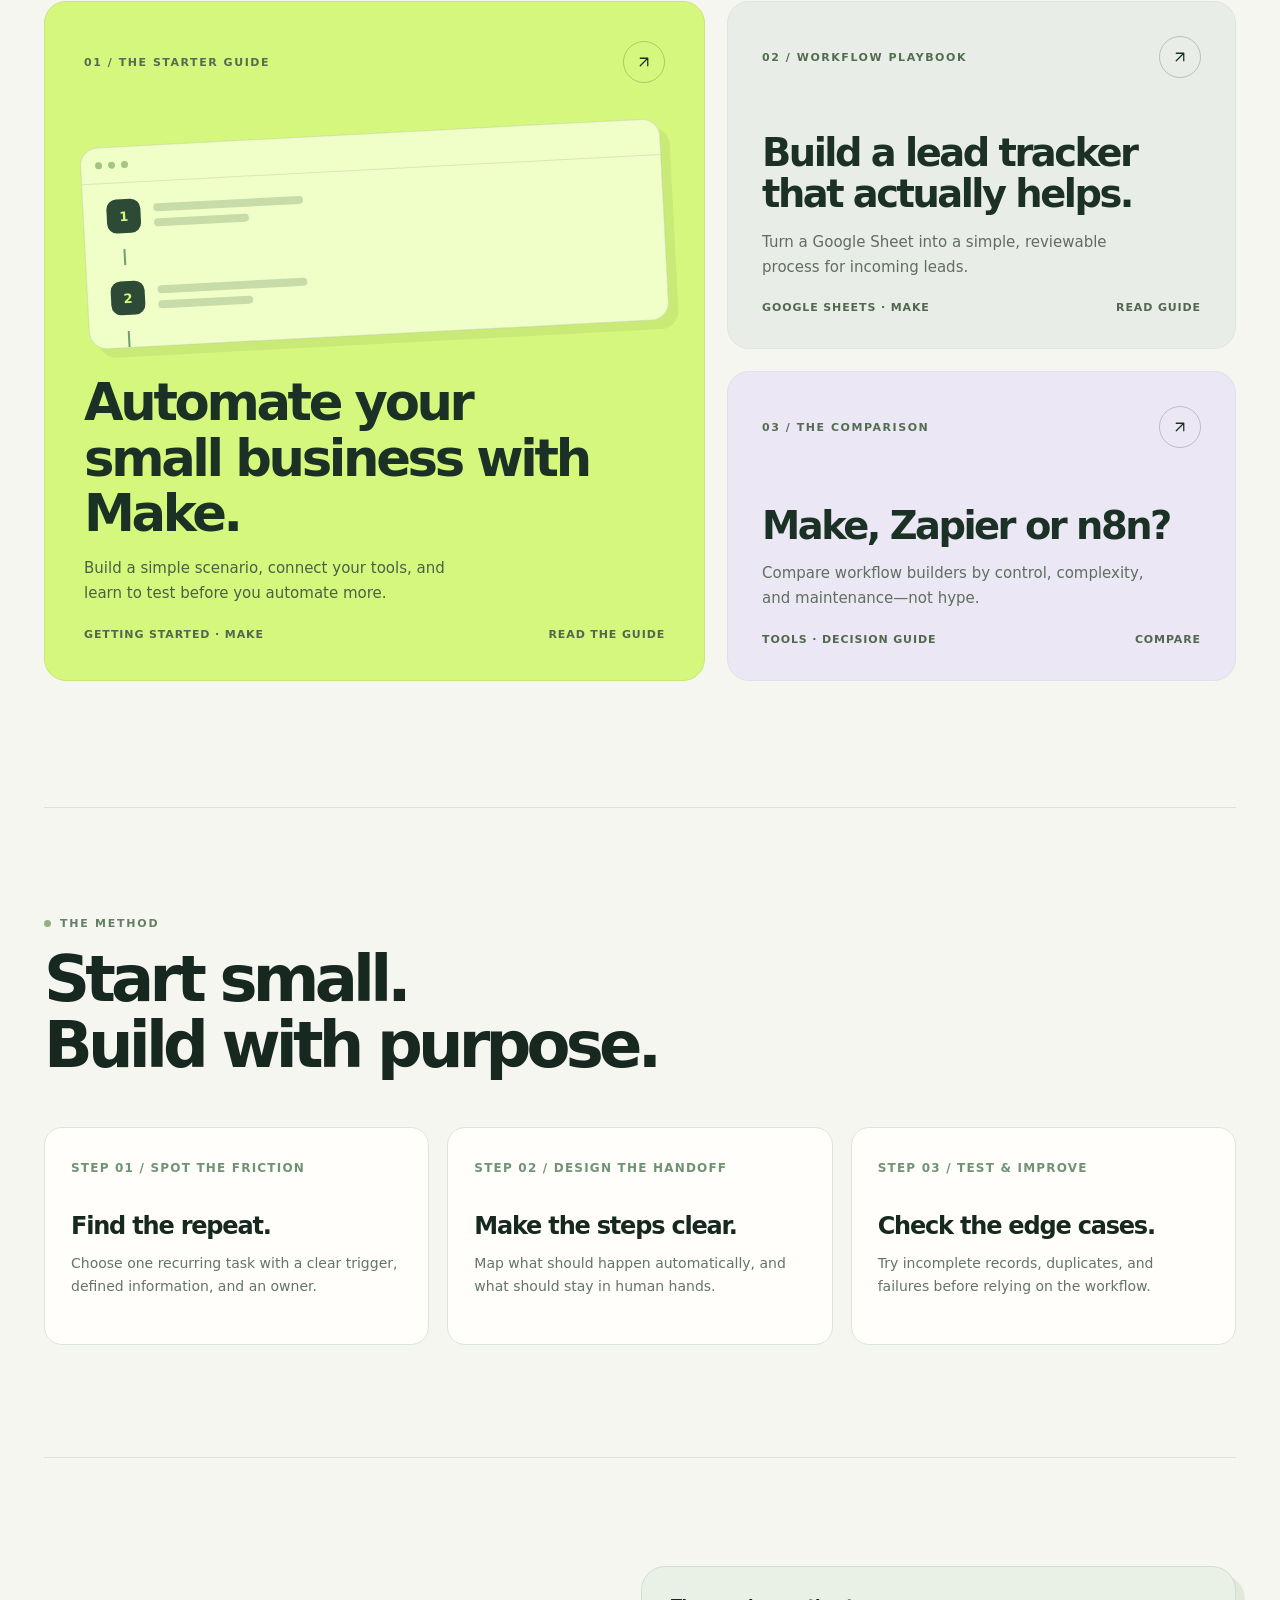
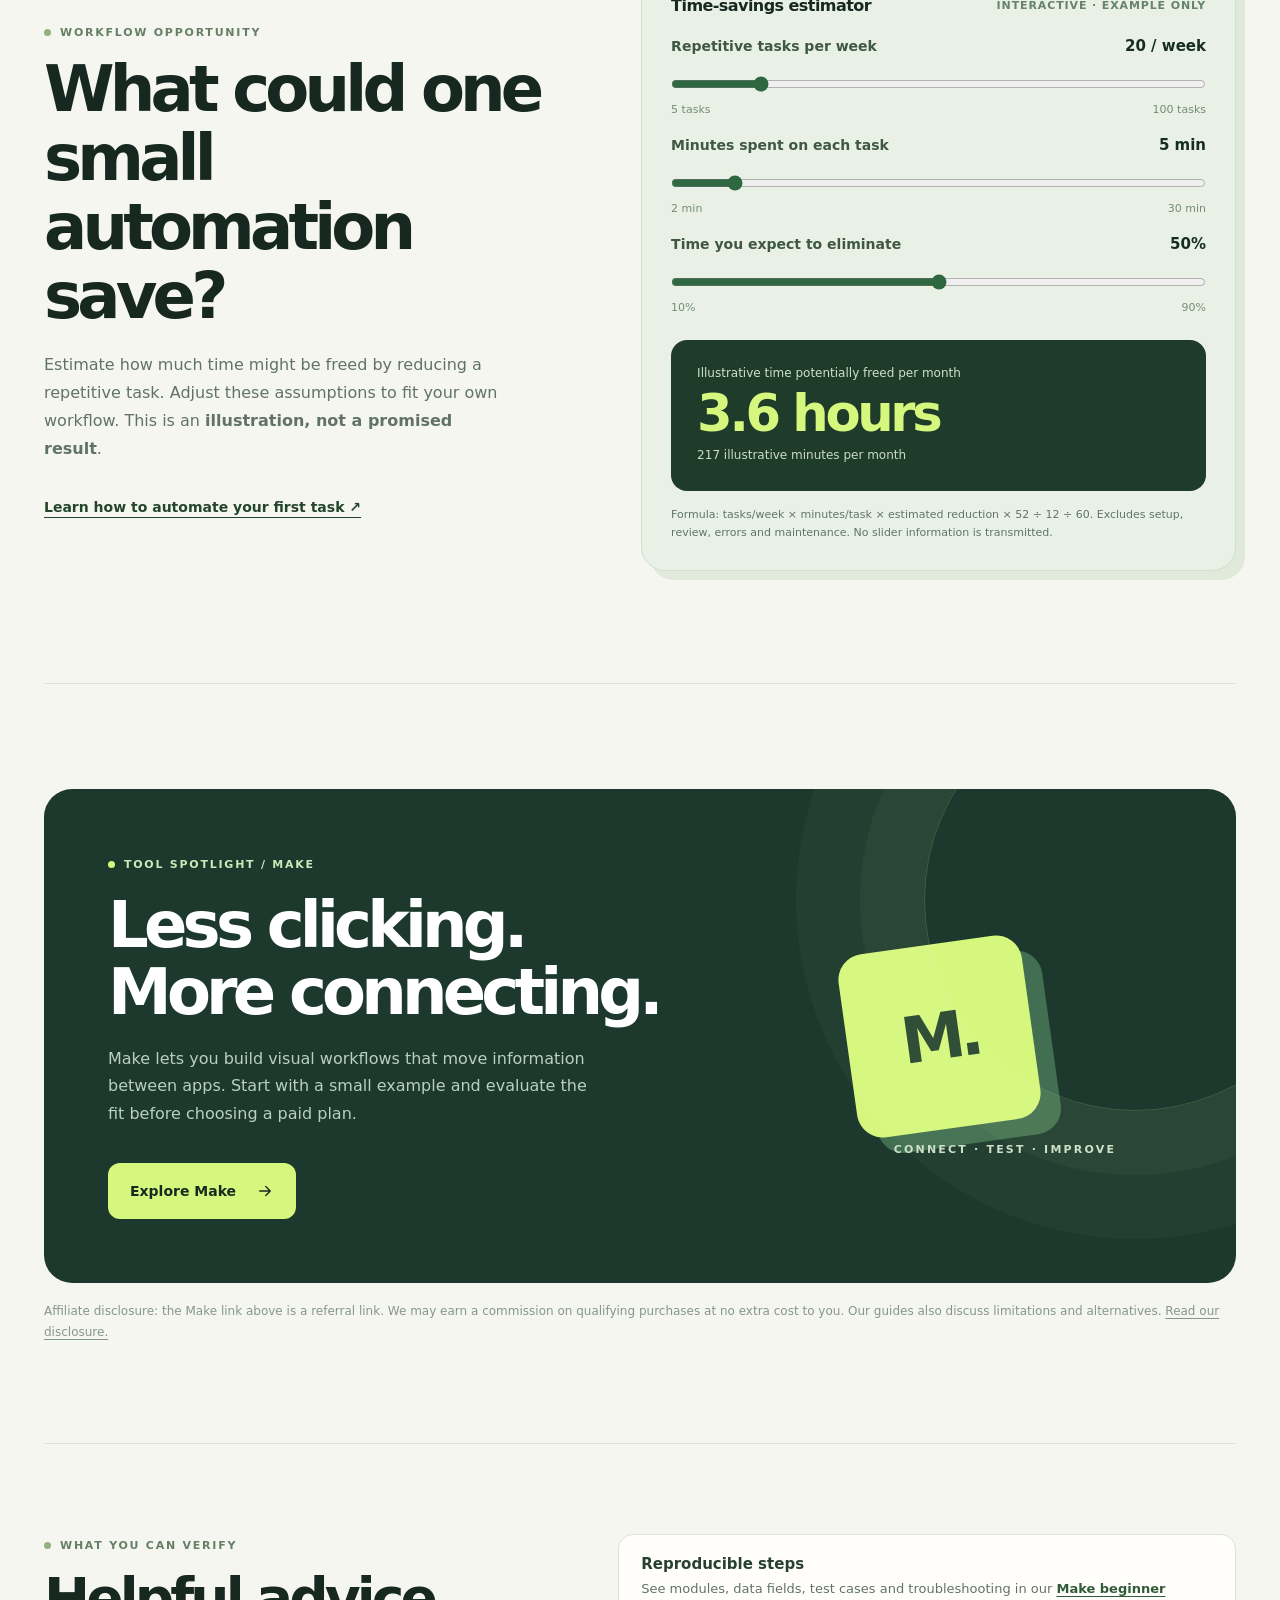
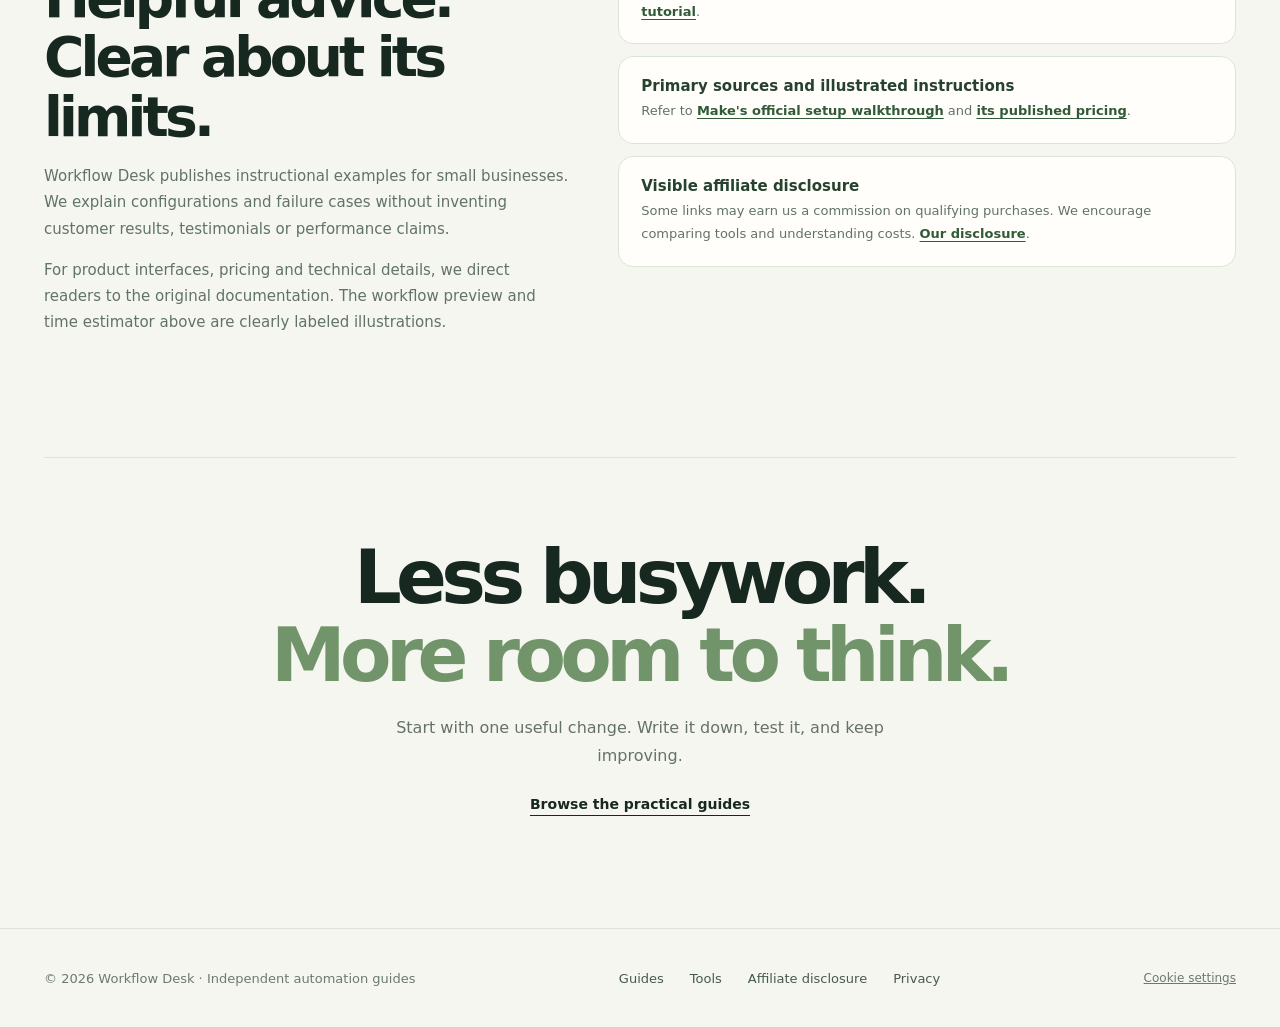
==== commit eb7fa1fd: "Align SEO, social sharing descriptions and schema with the improved conversion experience" ====
--- a/index.html
+++ b/index.html
@@ -1,5 +1,5 @@
 <!doctype html>
-<html lang="en"><head><meta charset="utf-8"><meta name="viewport" content="width=device-width,initial-scale=1"><title>Workflow Desk | Practical Small Business Automation Guides</title><link rel="stylesheet" href="style.css"><link rel="stylesheet" href="home.css"><link rel="stylesheet" href="conversion.css"><meta name="description" content="Learn how to automate repetitive business work with Make, Google Sheets and practical step-by-step guides. Compare tools and estimate potential time savings."><link rel="canonical" href="https://workflow-desk.lenix-camargo.workers.dev/"><meta property="og:type" content="website"><meta property="og:title" content="Workflow Desk | Practical Small Business Automation Guides"><meta property="og:description" content="Practical small business automation tutorials, workflow examples and independent comparisons of Make, Zapier and n8n."><meta property="og:url" content="https://workflow-desk.lenix-camargo.workers.dev/"><meta name="twitter:card" content="summary"><meta name="twitter:title" content="Workflow Desk | Practical Small Business Automation Guides"><meta name="twitter:description" content="Practical small business automation tutorials, workflow examples and independent comparisons of Make, Zapier and n8n."><script type="application/ld+json">{"@context":"https://schema.org","@type":"WebSite","name":"Workflow Desk | Practical Small Business Automation Guides","description":"Practical small business automation tutorials, workflow examples and independent comparisons of Make, Zapier and n8n.","url":"https://workflow-desk.lenix-camargo.workers.dev/","inLanguage":"en-US","isPartOf":{"@type":"WebSite","name":"Workflow Desk","url":"https://workflow-desk.lenix-camargo.workers.dev/"}}</script></head>
+<html lang="en"><head><meta charset="utf-8"><meta name="viewport" content="width=device-width,initial-scale=1"><title>Workflow Desk | Practical Small Business Automation Guides</title><link rel="stylesheet" href="style.css"><link rel="stylesheet" href="home.css"><link rel="stylesheet" href="conversion.css"><meta name="description" content="Practical automation tutorials for small businesses. Connect Make and Google Sheets, compare tools and estimate time savings with an interactive calculator."><link rel="canonical" href="https://workflow-desk.lenix-camargo.workers.dev/"><meta property="og:type" content="website"><meta property="og:title" content="Workflow Desk | Practical Small Business Automation Guides"><meta property="og:description" content="Practical automation tutorials for small businesses. Connect Make and Google Sheets, compare tools and estimate time savings with an interactive calculator."><meta property="og:url" content="https://workflow-desk.lenix-camargo.workers.dev/"><meta name="twitter:card" content="summary"><meta name="twitter:title" content="Workflow Desk | Practical Small Business Automation Guides"><meta name="twitter:description" content="Practical automation tutorials for small businesses. Connect Make and Google Sheets, compare tools and estimate time savings with an interactive calculator."><script type="application/ld+json">{"@context":"https://schema.org","@type":"WebSite","name":"Workflow Desk | Practical Small Business Automation Guides","description":"Practical automation tutorials for small businesses. Connect Make and Google Sheets, compare tools and estimate time savings with an interactive calculator.","url":"https://workflow-desk.lenix-camargo.workers.dev/","inLanguage":"en-US","isPartOf":{"@type":"WebSite","name":"Workflow Desk","url":"https://workflow-desk.lenix-camargo.workers.dev/"}}</script></head>
 <body class="wd-home">
 <header><a class="brand" href="/" aria-label="Workflow Desk home"><span class="brand-mark" aria-hidden="true">W.</span><span>WORKFLOW DESK</span></a><nav aria-label="Main navigation"><a href="#guides">The guides</a><a href="#time-saved">Estimate time</a><a href="#tools">Tools</a><a class="nav-cta" href="#guides">Start here</a></nav></header>
 <main>
--- a/conversion.css
+++ b/conversion.css
@@ -74,3 +74,8 @@
   .wd-home .hero-actions .primary-action { flex: 1 1 100%; }
   .wd-home .calc-result { padding: 20px; }
 }
+
+/* Keep the demo controls unobstructed and the button type legible. */
+.wd-home .demo-run { font-family: inherit; font-size: 12px; font-weight: 750; line-height: 1.2; }
+.wd-home .scene-corner { top: 80px; right: -26px; left: auto; bottom: auto; transform: rotate(5deg); pointer-events: none; }
+@media(max-width:700px) { .wd-home .scene-corner { display: none; } }
